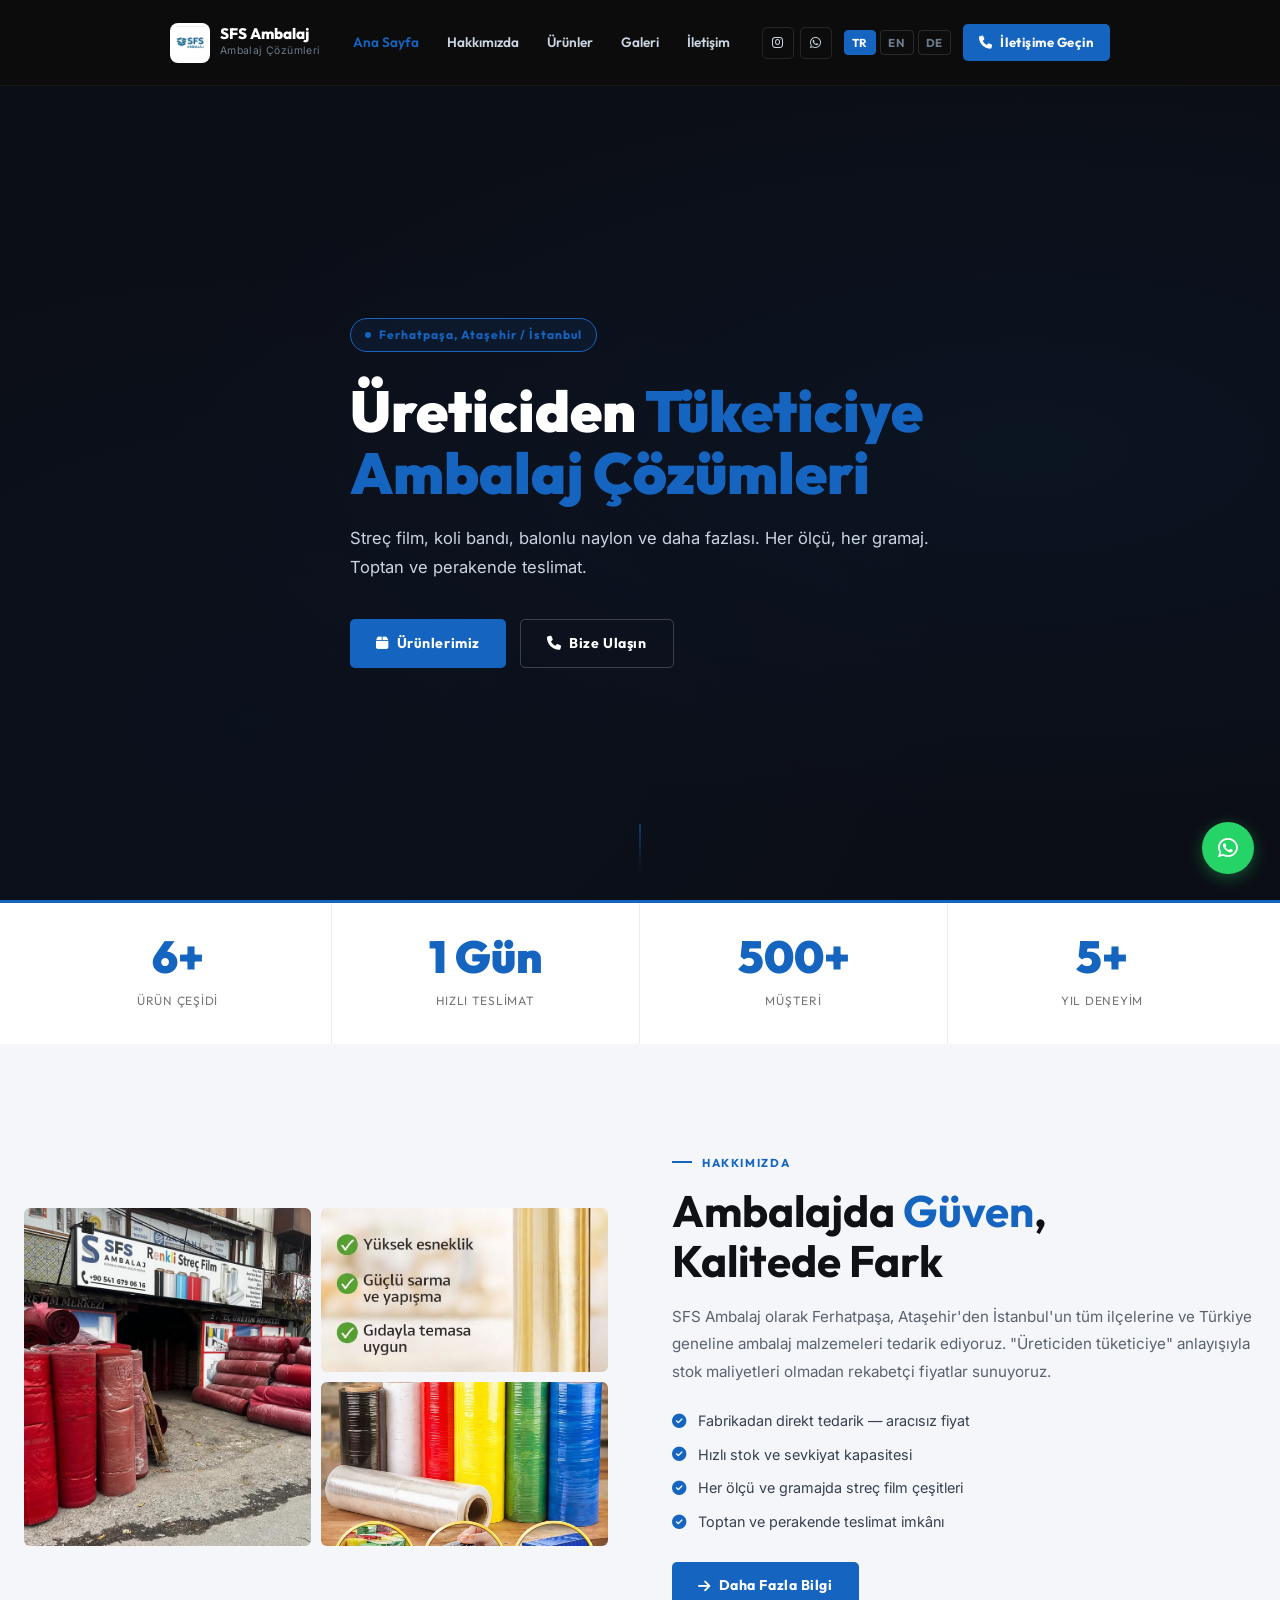
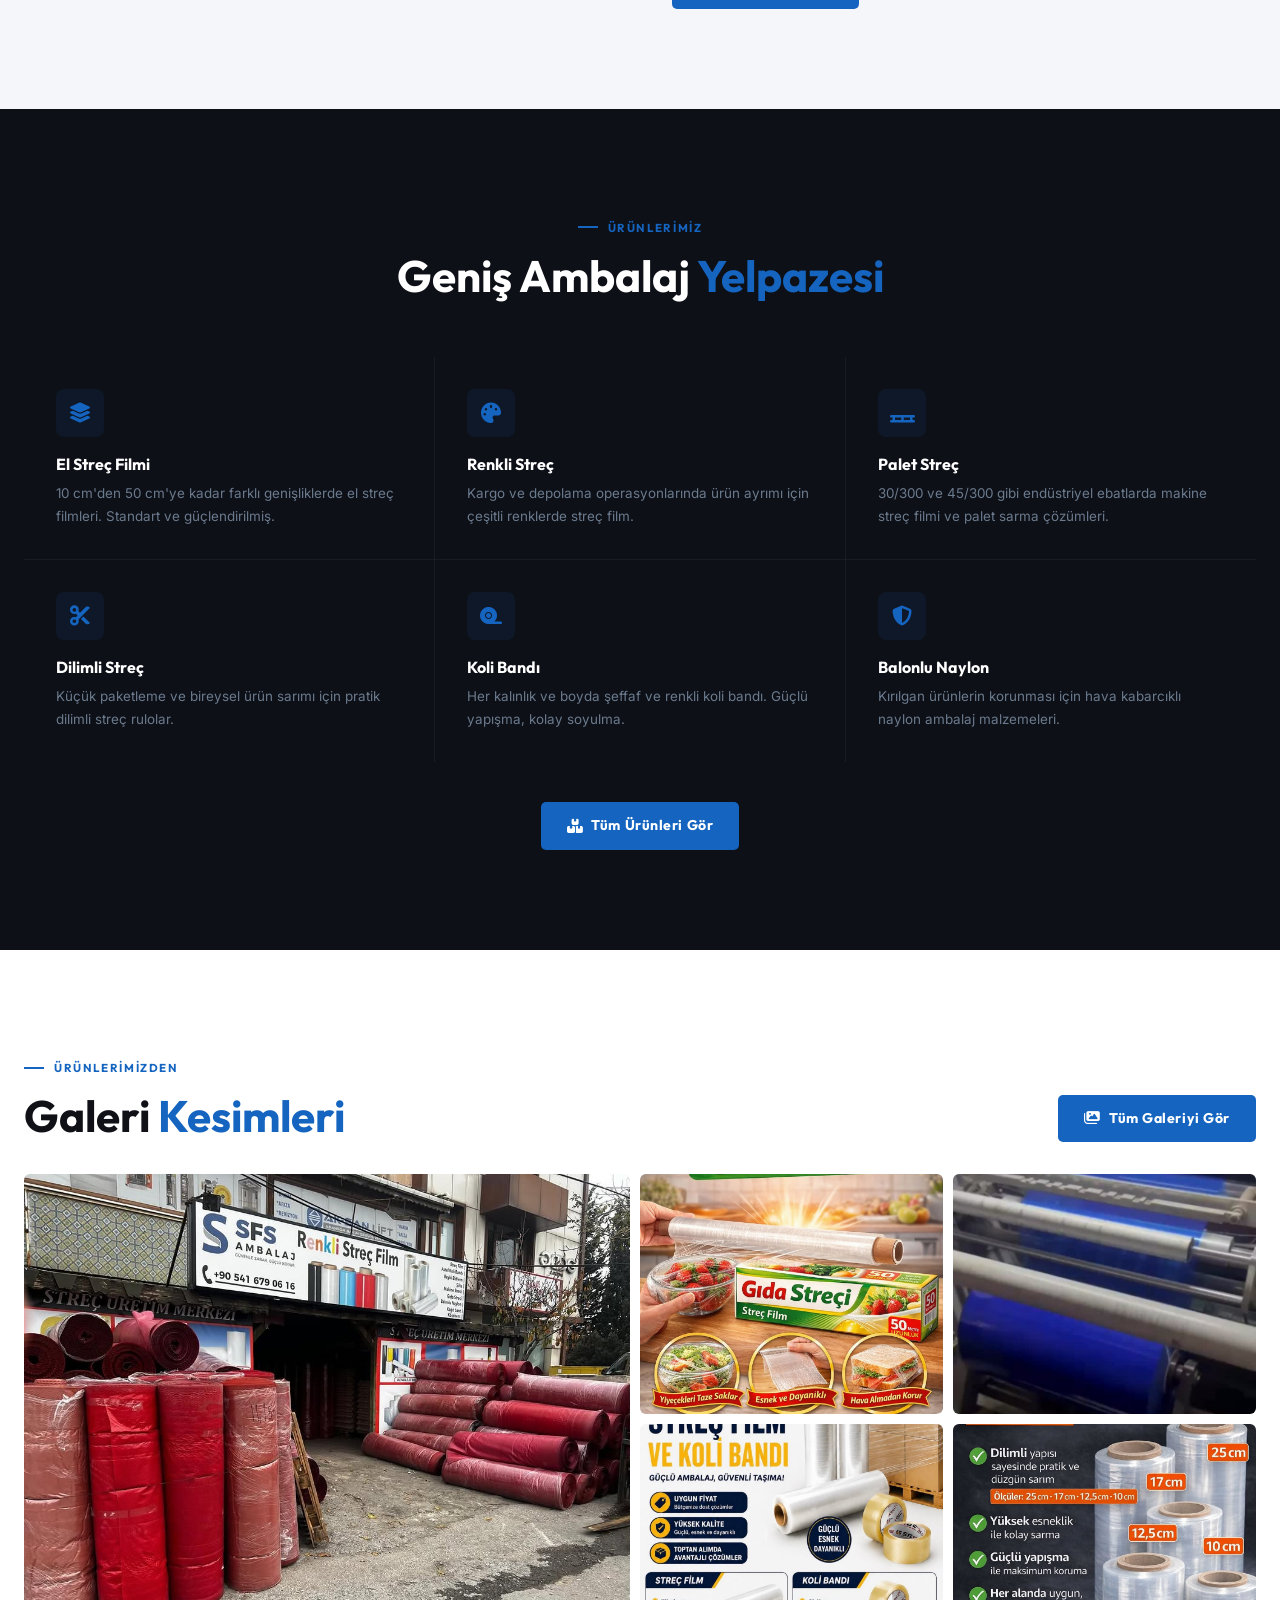
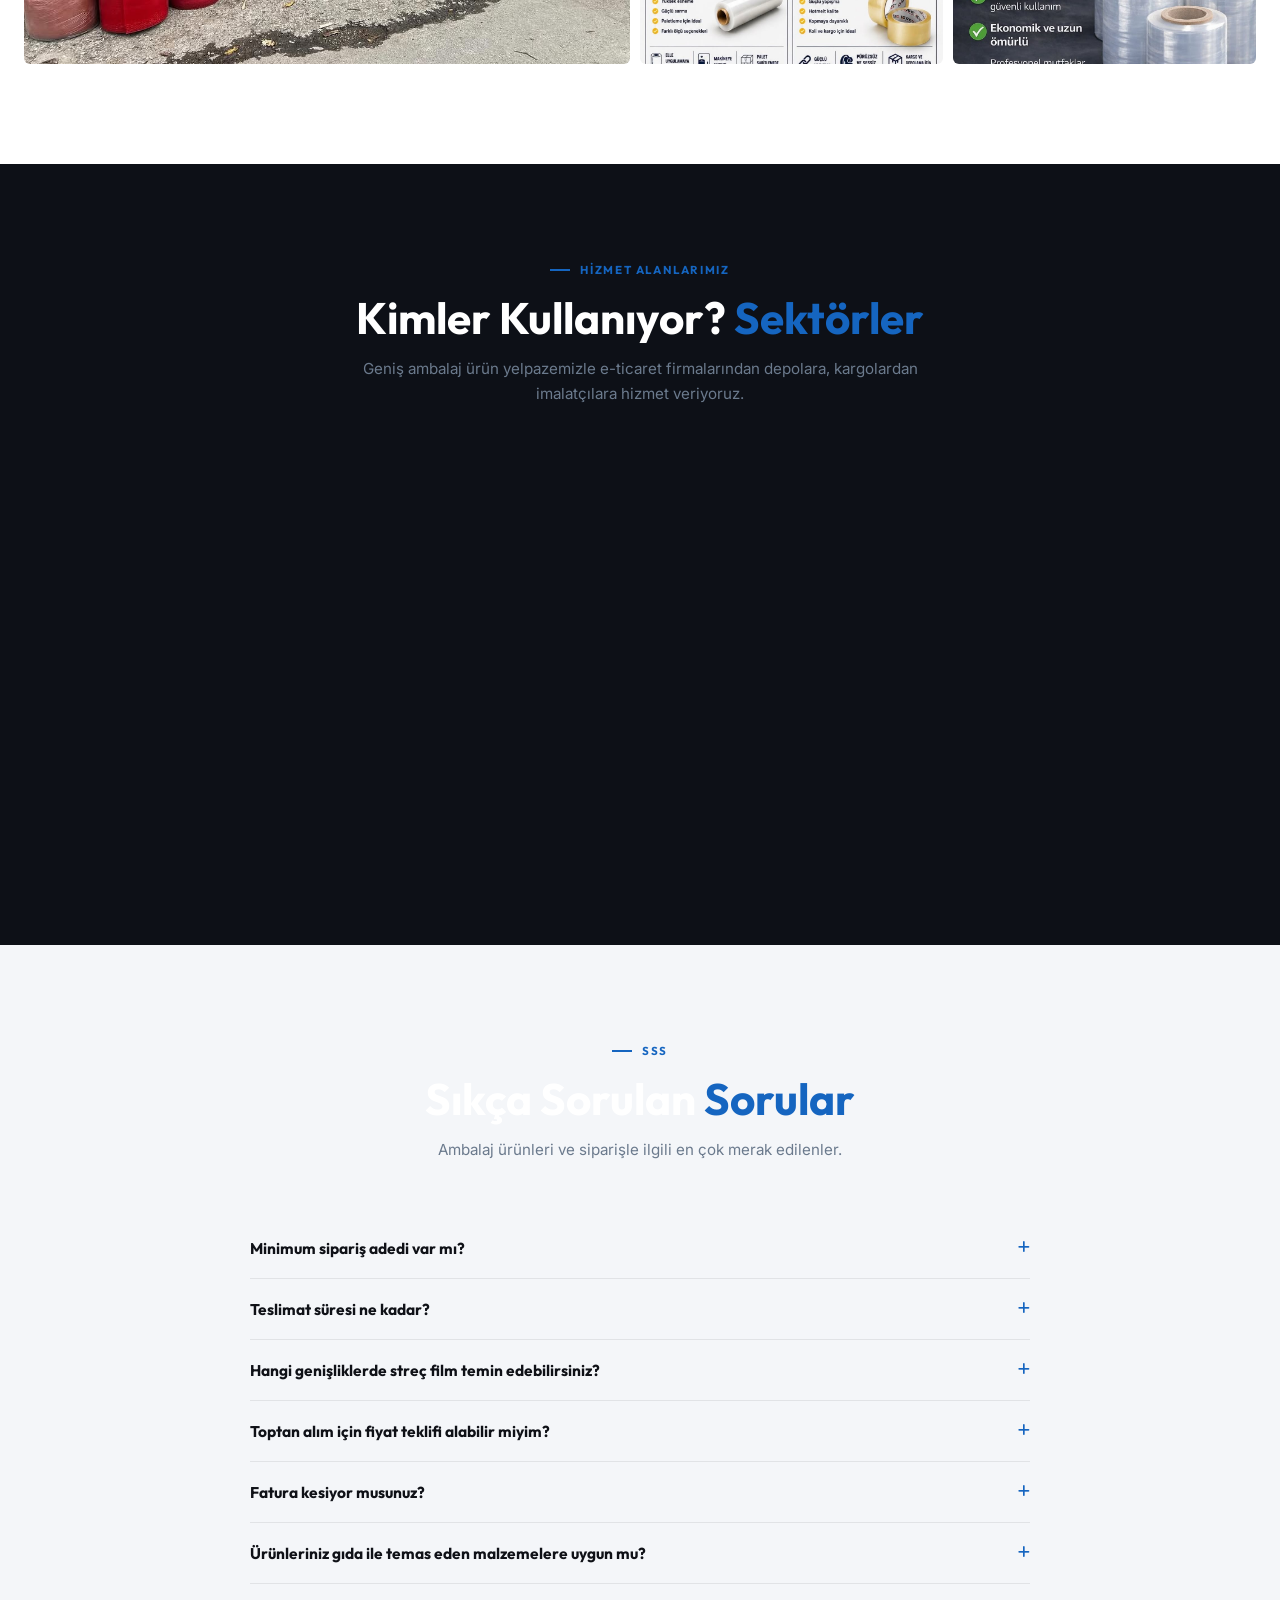
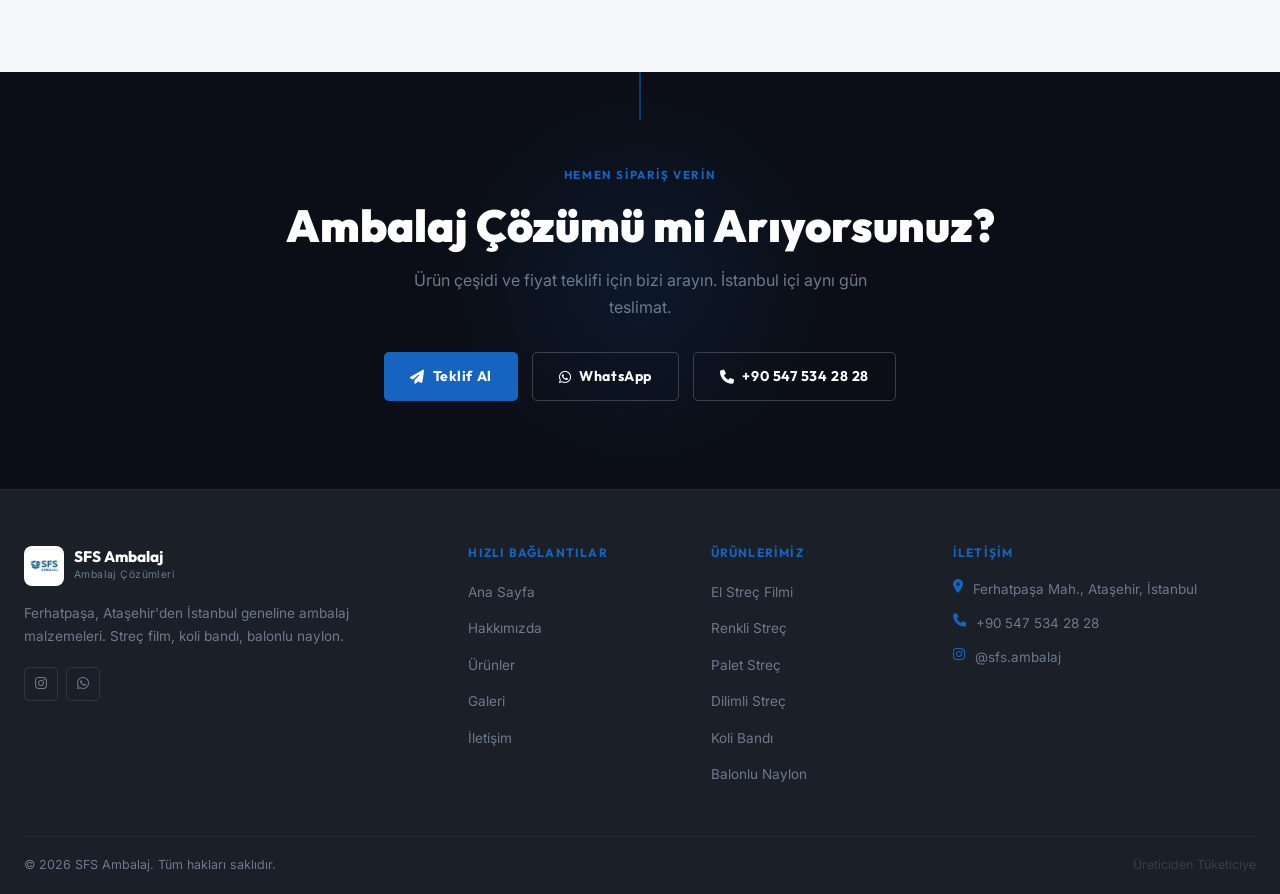
==== index.html @ c30e48ff "feat: full 5-page SFS Ambalaj website — TR/EN/DE i18n, SEO, lightbox, FAQ, contact form" ====
<!DOCTYPE html>
<html lang="tr">
<head>
  <meta charset="UTF-8" />
  <meta name="viewport" content="width=device-width, initial-scale=1.0" />
  <title>SFS Ambalaj – Streç Film ve Ambalaj Ürünleri | Ataşehir İstanbul</title>
  <meta name="description" content="Ataşehir İstanbul'da ambalaj malzemeleri. Streç film, koli bandı, balonlu naylon, palet streç. Üreticiden tüketiciye. Tel: +90 547 534 28 28" />
  <meta name="keywords" content="SFS ambalaj, streç film Ataşehir, koli bandı İstanbul, balonlu naylon, palet streç film, ambalaj malzemeleri İstanbul" />
  <meta name="robots" content="index, follow" />
  <meta name="theme-color" content="#1565C0" />
  <link rel="canonical" href="https://sfs-ambalaj.vercel.app/" />

  <meta property="og:type" content="website" />
  <meta property="og:url" content="https://sfs-ambalaj.vercel.app/" />
  <meta property="og:title" content="SFS Ambalaj – Streç Film ve Ambalaj Ürünleri | Ataşehir" />
  <meta property="og:description" content="Üreticiden tüketiciye ambalaj çözümleri. Streç film, koli bandı, balonlu naylon." />
  <meta property="og:image" content="https://sfs-ambalaj.vercel.app/img/galeri/ig_5.jpg" />
  <meta property="og:site_name" content="SFS Ambalaj" />
  <meta name="twitter:card" content="summary_large_image" />
  <meta name="twitter:title" content="SFS Ambalaj – Streç Film ve Ambalaj Ürünleri | Ataşehir" />
  <meta name="twitter:description" content="Üreticiden tüketiciye ambalaj çözümleri." />
  <meta name="twitter:image" content="https://sfs-ambalaj.vercel.app/img/galeri/ig_5.jpg" />

  <style id="critical">
    *,*::before,*::after{box-sizing:border-box;margin:0;padding:0}
    :root{--blue:#1565C0;--blue-dk:#0D47A1;--black:#0D0D0D;--steel:#1A1F28;--steel2:#222832;--muted:#6B7A8D;--light:#CBD5E1;--white:#fff;--radius:5px;--nav-h:86px;--transition:0.25s ease}
    html{scroll-behavior:smooth}
    body{font-family:'Inter',sans-serif;background:#0D0D0D;color:#CBD5E1;line-height:1.65;-webkit-font-smoothing:antialiased}
    h1,h2,h3,h4,h5{font-family:'Outfit',sans-serif;font-weight:700;line-height:1.15;color:#fff}
    a{color:inherit;text-decoration:none}img{display:block;max-width:100%}ul{list-style:none}
    .container{max-width:1280px;margin:0 auto;padding:0 24px}
    .navbar{position:fixed;top:0;left:0;right:0;z-index:1000;height:86px;display:flex;align-items:center;background:rgba(13,13,13,.9);backdrop-filter:blur(16px);border-bottom:1px solid rgba(255,255,255,.05)}
    .btn{display:inline-flex;align-items:center;gap:8px;padding:12px 26px;border-radius:5px;font-family:'Outfit',sans-serif;font-size:.88rem;font-weight:700;cursor:pointer;transition:all .25s ease;border:none}
    .btn-primary{background:#1565C0;color:#fff}.btn-outline{background:transparent;color:#fff;border:1.5px solid rgba(255,255,255,.2)}
  </style>

  <link rel="preconnect" href="https://fonts.googleapis.com" />
  <link rel="preconnect" href="https://fonts.gstatic.com" crossorigin />
  <link rel="stylesheet" href="https://fonts.googleapis.com/css2?family=Outfit:wght@300;400;500;600;700;800;900&family=Inter:wght@400;500;600&display=swap" />
  <link rel="preload" href="assets/style.css" as="style" onload="this.onload=null;this.rel='stylesheet'" />
  <noscript><link rel="stylesheet" href="assets/style.css" /></noscript>
  <link rel="stylesheet"
    href="https://cdnjs.cloudflare.com/ajax/libs/font-awesome/6.5.0/css/all.min.css"
    integrity="sha512-Avb2QiuDEEvB4bZJYdft2mNjVShBftLdPG8FJ0V7irTLQ8Uo0qcPxh4Plq7G5tGm0rU+1SPhVotteLpBERwTkw=="
    crossorigin="anonymous" referrerpolicy="no-referrer" />

  <script type="application/ld+json">
  {
    "@context": "https://schema.org",
    "@type": "LocalBusiness",
    "name": "SFS Ambalaj",
    "url": "https://sfs-ambalaj.vercel.app",
    "telephone": "+90-547-534-28-28",
    "description": "Ataşehir İstanbul'da streç film, koli bandı, balonlu naylon ve palet streç toptan ve perakende ambalaj malzemeleri.",
    "address": {
      "@type": "PostalAddress",
      "streetAddress": "Ferhatpaşa Mahallesi",
      "addressLocality": "Ataşehir",
      "addressRegion": "İstanbul",
      "addressCountry": "TR"
    },
    "geo": {
      "@type": "GeoCoordinates",
      "latitude": 40.9881,
      "longitude": 29.1214
    },
    "openingHoursSpecification": [
      {
        "@type": "OpeningHoursSpecification",
        "dayOfWeek": ["Monday","Tuesday","Wednesday","Thursday","Friday"],
        "opens": "09:00",
        "closes": "18:00"
      },
      {
        "@type": "OpeningHoursSpecification",
        "dayOfWeek": ["Saturday"],
        "opens": "09:00",
        "closes": "14:00"
      }
    ],
    "sameAs": ["https://www.instagram.com/sfs.ambalaj/"]
  }
  </script>
</head>
<body>

<!-- NAVBAR -->
<nav class="navbar" role="navigation" aria-label="Ana menü">
  <div class="container">
    <div class="nav-inner">
      <a href="index.html" class="nav-logo">
        <img src="assets/logo.jpg" alt="SFS Ambalaj Logo" loading="eager" fetchpriority="high" />
        <div class="nav-logo-text">
          <strong>SFS Ambalaj</strong>
          <span>Ambalaj Çözümleri</span>
        </div>
      </a>
      <nav class="nav-menu" aria-label="Sayfa navigasyonu">
        <a href="index.html" class="active" data-i18n="nav.home">Ana Sayfa</a>
        <a href="hakkimizda.html" data-i18n="nav.about">Hakkımızda</a>
        <a href="hizmetler.html" data-i18n="nav.services">Ürünler</a>
        <a href="galeri.html" data-i18n="nav.gallery">Galeri</a>
        <a href="iletisim.html" data-i18n="nav.contact">İletişim</a>
      </nav>
      <div class="nav-right">
        <div class="nav-socials">
          <a href="https://www.instagram.com/sfs.ambalaj/" target="_blank" rel="noopener" class="nav-social-btn" aria-label="Instagram"><i class="fab fa-instagram"></i></a>
          <a href="https://wa.me/905475342828" target="_blank" rel="noopener" class="nav-social-btn" aria-label="WhatsApp"><i class="fab fa-whatsapp"></i></a>
        </div>
        <div class="lang-toggle" role="group" aria-label="Dil seçimi">
          <button class="lang-btn active" data-lang="tr" onclick="setLang('tr')">TR</button>
          <button class="lang-btn" data-lang="en" onclick="setLang('en')">EN</button>
          <button class="lang-btn" data-lang="de" onclick="setLang('de')">DE</button>
        </div>
        <a href="iletisim.html" class="btn btn-primary btn-sm"><i class="fas fa-phone"></i> <span data-i18n="nav.cta">İletişime Geçin</span></a>
      </div>
      <button class="nav-hamburger" aria-label="Menüyü aç" aria-expanded="false" aria-controls="navMobile">
        <span></span><span></span><span></span>
      </button>
    </div>
  </div>
</nav>

<!-- MOBILE MENU -->
<div class="nav-mobile" id="navMobile" role="menu">
  <a href="index.html" role="menuitem" data-i18n="nav.home">Ana Sayfa</a>
  <a href="hakkimizda.html" role="menuitem" data-i18n="nav.about">Hakkımızda</a>
  <a href="hizmetler.html" role="menuitem" data-i18n="nav.services">Ürünler</a>
  <a href="galeri.html" role="menuitem" data-i18n="nav.gallery">Galeri</a>
  <a href="iletisim.html" role="menuitem" data-i18n="nav.contact">İletişim</a>
  <div class="nav-mobile-footer">
    <div class="nav-mobile-langs">
      <button class="lang-btn active" data-lang="tr" onclick="setLang('tr')">TR</button>
      <button class="lang-btn" data-lang="en" onclick="setLang('en')">EN</button>
      <button class="lang-btn" data-lang="de" onclick="setLang('de')">DE</button>
    </div>
    <div class="nav-mobile-socials">
      <a href="https://www.instagram.com/sfs.ambalaj/" target="_blank" rel="noopener" class="nav-social-btn" aria-label="Instagram"><i class="fab fa-instagram"></i></a>
      <a href="https://wa.me/905475342828" target="_blank" rel="noopener" class="nav-social-btn" aria-label="WhatsApp"><i class="fab fa-whatsapp"></i></a>
    </div>
  </div>
</div>

<!-- HERO -->
<main role="main">
<section class="hero">
  <div class="hero-bg-gradient"></div>
  <div class="container">
    <div class="hero-content">
      <div class="hero-badge">
        <span class="hero-badge-dot"></span>
        <span data-i18n="hero.badge">Ferhatpaşa, Ataşehir / İstanbul</span>
      </div>
      <h1 data-i18n-html="hero.h1">Üreticiden <span class="hl">Tüketiciye</span><br><span class="hl2">Ambalaj Çözümleri</span></h1>
      <p class="hero-sub" data-i18n="hero.sub">Streç film, koli bandı, balonlu naylon ve daha fazlası. Her ölçü, her gramaj. Toptan ve perakende teslimat.</p>
      <div class="hero-btns">
        <a href="hizmetler.html" class="btn btn-primary"><i class="fas fa-box"></i> <span data-i18n="hero.btn1">Ürünlerimiz</span></a>
        <a href="iletisim.html" class="btn btn-outline"><i class="fas fa-phone"></i> <span data-i18n="hero.btn2">Bize Ulaşın</span></a>
      </div>
    </div>
  </div>
  <div class="hero-scroll" aria-hidden="true"></div>
</section>

<!-- STATS -->
<section class="stats-white">
  <div class="container">
    <div class="stats-grid">
      <div class="stat-item fade-in">
        <span class="stat-num" data-target="6" data-suffix="+">6+</span>
        <span class="stat-label" data-i18n="stat.products">Ürün Çeşidi</span>
      </div>
      <div class="stat-item fade-in stagger-1">
        <span class="stat-num" data-target="1" data-suffix=" Gün">1 Gün</span>
        <span class="stat-label" data-i18n="stat.delivery">Hızlı Teslimat</span>
      </div>
      <div class="stat-item fade-in stagger-2">
        <span class="stat-num" data-target="500" data-suffix="+">500+</span>
        <span class="stat-label" data-i18n="stat.clients">Müşteri</span>
      </div>
      <div class="stat-item fade-in stagger-3">
        <span class="stat-num" data-target="5" data-suffix="+">5+</span>
        <span class="stat-label" data-i18n="stat.years">Yıl Deneyim</span>
      </div>
    </div>
  </div>
</section>

<!-- ABOUT -->
<section class="about-home">
  <div class="container">
    <div class="about-grid">
      <div class="about-photos slide-left">
        <div class="about-photo photo-main">
          <img src="img/galeri/ig_1.jpg" alt="SFS Ambalaj ürünleri" loading="lazy" />
        </div>
        <div class="about-photo">
          <img src="img/galeri/ig_2.jpg" alt="Streç film çeşitleri" loading="lazy" />
        </div>
        <div class="about-photo">
          <img src="img/galeri/ig_3.jpg" alt="Ambalaj malzemeleri" loading="lazy" />
        </div>
      </div>
      <div class="about-text slide-right">
        <div class="section-label" data-i18n="about.tag">Hakkımızda</div>
        <h2 data-i18n-html="about.h2">Ambalajda <em>Güven</em>,<br>Kalitede Fark</h2>
        <p data-i18n="about.desc">SFS Ambalaj olarak Ferhatpaşa, Ataşehir'den İstanbul'un tüm ilçelerine ve Türkiye geneline ambalaj malzemeleri tedarik ediyoruz.</p>
        <div class="about-facts">
          <div class="fact-item"><i class="fas fa-check-circle"></i> <span data-i18n="about.fact1">Fabrikadan direkt tedarik — aracısız fiyat</span></div>
          <div class="fact-item"><i class="fas fa-check-circle"></i> <span data-i18n="about.fact2">Hızlı stok ve sevkiyat kapasitesi</span></div>
          <div class="fact-item"><i class="fas fa-check-circle"></i> <span data-i18n="about.fact3">Her ölçü ve gramajda streç film çeşitleri</span></div>
          <div class="fact-item"><i class="fas fa-check-circle"></i> <span data-i18n="about.fact4">Toptan ve perakende teslimat imkânı</span></div>
        </div>
        <a href="hakkimizda.html" class="btn btn-primary"><i class="fas fa-arrow-right"></i> <span data-i18n="about.btn">Daha Fazla Bilgi</span></a>
      </div>
    </div>
  </div>
</section>

<!-- SERVICES -->
<section class="services-home">
  <div class="container">
    <div class="section-header">
      <div class="section-label" data-i18n="svc.label">Ürünlerimiz</div>
      <h2 data-i18n-html="svc.h2">Geniş Ambalaj <span>Yelpazesi</span></h2>
    </div>
    <div class="services-grid">
      <div class="service-card fade-in">
        <div class="svc-icon"><i class="fas fa-layer-group"></i></div>
        <h3 data-i18n="svc1.title">El Streç Filmi</h3>
        <p data-i18n="svc1.desc">10 cm'den 50 cm'ye kadar farklı genişliklerde el streç filmleri.</p>
      </div>
      <div class="service-card fade-in stagger-1">
        <div class="svc-icon"><i class="fas fa-palette"></i></div>
        <h3 data-i18n="svc2.title">Renkli Streç</h3>
        <p data-i18n="svc2.desc">Kargo ve depolama operasyonlarında ürün ayrımı için çeşitli renklerde streç film.</p>
      </div>
      <div class="service-card fade-in stagger-2">
        <div class="svc-icon"><i class="fas fa-pallet"></i></div>
        <h3 data-i18n="svc3.title">Palet Streç</h3>
        <p data-i18n="svc3.desc">30/300 ve 45/300 gibi endüstriyel ebatlarda makine streç filmi.</p>
      </div>
      <div class="service-card fade-in stagger-3">
        <div class="svc-icon"><i class="fas fa-cut"></i></div>
        <h3 data-i18n="svc4.title">Dilimli Streç</h3>
        <p data-i18n="svc4.desc">Küçük paketleme ve bireysel ürün sarımı için pratik dilimli streç rulolar.</p>
      </div>
      <div class="service-card fade-in stagger-4">
        <div class="svc-icon"><i class="fas fa-tape"></i></div>
        <h3 data-i18n="svc5.title">Koli Bandı</h3>
        <p data-i18n="svc5.desc">Her kalınlık ve boyda şeffaf ve renkli koli bandı. Güçlü yapışma, kolay soyulma.</p>
      </div>
      <div class="service-card fade-in stagger-5">
        <div class="svc-icon"><i class="fas fa-shield-alt"></i></div>
        <h3 data-i18n="svc6.title">Balonlu Naylon</h3>
        <p data-i18n="svc6.desc">Kırılgan ürünlerin korunması için hava kabarcıklı naylon ambalaj malzemeleri.</p>
      </div>
    </div>
    <div class="services-btn-wrap">
      <a href="hizmetler.html" class="btn btn-primary"><i class="fas fa-boxes"></i> <span data-i18n="svc.btn">Tüm Ürünleri Gör</span></a>
    </div>
  </div>
</section>

<!-- GALLERY TEASER -->
<section class="gallery-home">
  <div class="container">
    <div class="gallery-header">
      <div>
        <div class="section-label" data-i18n="gal.label">Ürünlerimizden</div>
        <h2 data-i18n-html="gal.h2">Galeri <span>Kesimleri</span></h2>
      </div>
      <a href="galeri.html" class="btn btn-primary"><i class="fas fa-images"></i> <span data-i18n="gal.btn">Tüm Galeriyi Gör</span></a>
    </div>
    <div class="gallery-grid">
      <div class="gallery-item big fade-in" tabindex="0" role="button" aria-label="Galeri görseli büyüt">
        <img src="img/galeri/ig_1.jpg" alt="Streç Film" loading="lazy" />
        <div class="gallery-overlay"><div class="gallery-overlay-text"><span data-i18n="gal.item1">Streç Film</span><i class="fas fa-expand"></i></div></div>
      </div>
      <div class="gallery-item fade-in stagger-1" tabindex="0" role="button" aria-label="Galeri görseli büyüt">
        <img src="img/galeri/ig_4.jpg" alt="Renkli Streç" loading="lazy" />
        <div class="gallery-overlay"><div class="gallery-overlay-text"><span data-i18n="gal.item2">Renkli Streç</span><i class="fas fa-expand"></i></div></div>
      </div>
      <div class="gallery-item fade-in stagger-2" tabindex="0" role="button" aria-label="Galeri görseli büyüt">
        <img src="img/galeri/ig_6.jpg" alt="Koli Bandı" loading="lazy" />
        <div class="gallery-overlay"><div class="gallery-overlay-text"><span data-i18n="gal.item3">Koli Bandı</span><i class="fas fa-expand"></i></div></div>
      </div>
      <div class="gallery-item fade-in stagger-3" tabindex="0" role="button" aria-label="Galeri görseli büyüt">
        <img src="img/galeri/ig_7.jpg" alt="Palet Streç" loading="lazy" />
        <div class="gallery-overlay"><div class="gallery-overlay-text"><span data-i18n="gal.item4">Palet Streç</span><i class="fas fa-expand"></i></div></div>
      </div>
      <div class="gallery-item fade-in stagger-4" tabindex="0" role="button" aria-label="Galeri görseli büyüt">
        <img src="img/galeri/ig_9.jpg" alt="Balonlu Naylon" loading="lazy" />
        <div class="gallery-overlay"><div class="gallery-overlay-text"><span data-i18n="gal.item5">Balonlu Naylon</span><i class="fas fa-expand"></i></div></div>
      </div>
    </div>
  </div>
</section>

<!-- SECTORS -->
<section class="sectors">
  <div class="container">
    <div class="section-header">
      <div class="section-label" data-i18n="sec.label">Hizmet Alanlarımız</div>
      <h2 data-i18n-html="sec.h2">Kimler Kullanıyor? <span>Sektörler</span></h2>
      <p data-i18n="sec.desc">Geniş ambalaj ürün yelpazemizle e-ticaret firmalarından depolara, kargolardan imalatçılara hizmet veriyoruz.</p>
    </div>
    <div class="sectors-grid">
      <div class="sector-card fade-in">
        <div class="sector-icon"><i class="fas fa-shopping-cart"></i></div>
        <h3 data-i18n="sec1.title">E-Ticaret & Kargo</h3>
        <p data-i18n="sec1.desc">Hızlı sevkiyat için güvenilir paketleme çözümleri.</p>
      </div>
      <div class="sector-card fade-in stagger-1">
        <div class="sector-icon"><i class="fas fa-warehouse"></i></div>
        <h3 data-i18n="sec2.title">Depo & Lojistik</h3>
        <p data-i18n="sec2.desc">Palet sarma ve ürün koruma için endüstriyel çözümler.</p>
      </div>
      <div class="sector-card fade-in stagger-2">
        <div class="sector-icon"><i class="fas fa-apple-alt"></i></div>
        <h3 data-i18n="sec3.title">Gıda Sektörü</h3>
        <p data-i18n="sec3.desc">Gıda uyumlu ambalaj malzemeleri ile hijyenik koruma.</p>
      </div>
      <div class="sector-card fade-in stagger-3">
        <div class="sector-icon"><i class="fas fa-industry"></i></div>
        <h3 data-i18n="sec4.title">İmalat & Üretim</h3>
        <p data-i18n="sec4.desc">Seri üretim paketleme hatları için toptan ambalaj tedariki.</p>
      </div>
      <div class="sector-card fade-in stagger-4">
        <div class="sector-icon"><i class="fas fa-store"></i></div>
        <h3 data-i18n="sec5.title">Perakende</h3>
        <p data-i18n="sec5.desc">Mağaza ve müşteri paketlemesi için çeşitli ambalaj çözümleri.</p>
      </div>
      <div class="sector-card fade-in stagger-5">
        <div class="sector-icon"><i class="fas fa-truck"></i></div>
        <h3 data-i18n="sec6.title">Taşımacılık</h3>
        <p data-i18n="sec6.desc">Kırılgan ürünler için balonlu naylon ve koruma ambalajları.</p>
      </div>
    </div>
  </div>
</section>

<!-- FAQ -->
<section class="faq">
  <div class="container">
    <div class="section-header">
      <div class="section-label" data-i18n="faq.label">SSS</div>
      <h2 data-i18n-html="faq.h2">Sıkça Sorulan <span>Sorular</span></h2>
      <p data-i18n="faq.desc">Ambalaj ürünleri ve siparişle ilgili en çok merak edilenler.</p>
    </div>
    <div class="faq-list">
      <div class="faq-item">
        <button class="faq-q"><span data-i18n="faq1.q">Minimum sipariş adedi var mı?</span><i class="fas fa-plus"></i></button>
        <div class="faq-a"><p data-i18n="faq1.a">Hayır, minimum sipariş zorunluluğumuz yoktur.</p></div>
      </div>
      <div class="faq-item">
        <button class="faq-q"><span data-i18n="faq2.q">Teslimat süresi ne kadar?</span><i class="fas fa-plus"></i></button>
        <div class="faq-a"><p data-i18n="faq2.a">İstanbul içi aynı gün veya ertesi iş günü.</p></div>
      </div>
      <div class="faq-item">
        <button class="faq-q"><span data-i18n="faq3.q">Hangi genişliklerde streç film var?</span><i class="fas fa-plus"></i></button>
        <div class="faq-a"><p data-i18n="faq3.a">10 cm'den 50 cm'ye kadar farklı genişlikler.</p></div>
      </div>
      <div class="faq-item">
        <button class="faq-q"><span data-i18n="faq4.q">Toptan fiyat teklifi alabilir miyim?</span><i class="fas fa-plus"></i></button>
        <div class="faq-a"><p data-i18n="faq4.a">Evet, WhatsApp veya telefon ile ürün detaylarını iletebilirsiniz.</p></div>
      </div>
      <div class="faq-item">
        <button class="faq-q"><span data-i18n="faq5.q">Fatura kesiyor musunuz?</span><i class="fas fa-plus"></i></button>
        <div class="faq-a"><p data-i18n="faq5.a">Evet, e-fatura veya kağıt fatura kesilmektedir.</p></div>
      </div>
      <div class="faq-item">
        <button class="faq-q"><span data-i18n="faq6.q">Ürünleriniz gıda ile temas eden malzemelere uygun mu?</span><i class="fas fa-plus"></i></button>
        <div class="faq-a"><p data-i18n="faq6.a">Gıda uyumlu ürünlerimiz mevcuttur; sipariş sırasında belirtiniz.</p></div>
      </div>
    </div>
  </div>
</section>

<!-- CTA -->
<section class="cta-section">
  <div class="cta-glow" aria-hidden="true"></div>
  <div class="container">
    <div class="cta-content">
      <span class="cta-tag" data-i18n="cta.tag">Hemen Sipariş Verin</span>
      <h2 data-i18n="cta.h2">Ambalaj Çözümü mi Arıyorsunuz?</h2>
      <p data-i18n="cta.sub">Ürün çeşidi ve fiyat teklifi için bizi arayın. İstanbul içi aynı gün teslimat.</p>
      <div class="cta-btns">
        <a href="iletisim.html" class="btn btn-primary"><i class="fas fa-paper-plane"></i> <span data-i18n="cta.btn1">Teklif Al</span></a>
        <a href="https://wa.me/905475342828" target="_blank" rel="noopener" class="btn btn-outline"><i class="fab fa-whatsapp"></i> WhatsApp</a>
        <a href="tel:+905475342828" class="btn btn-outline"><i class="fas fa-phone"></i> +90 547 534 28 28</a>
      </div>
    </div>
  </div>
</section>
</main>

<!-- FOOTER -->
<footer class="footer">
  <div class="container">
    <div class="footer-grid">
      <div class="footer-brand">
        <a href="index.html" class="nav-logo">
          <img src="assets/logo.jpg" alt="SFS Ambalaj" loading="lazy" />
          <div class="nav-logo-text">
            <strong>SFS Ambalaj</strong>
            <span>Ambalaj Çözümleri</span>
          </div>
        </a>
        <p data-i18n="footer.desc">Ferhatpaşa, Ataşehir'den İstanbul geneline ambalaj malzemeleri. Streç film, koli bandı, balonlu naylon.</p>
        <div class="footer-socials">
          <a href="https://www.instagram.com/sfs.ambalaj/" target="_blank" rel="noopener" class="footer-social-btn" aria-label="Instagram"><i class="fab fa-instagram"></i></a>
          <a href="https://wa.me/905475342828" target="_blank" rel="noopener" class="footer-social-btn" aria-label="WhatsApp"><i class="fab fa-whatsapp"></i></a>
        </div>
      </div>
      <div class="footer-col">
        <h4 data-i18n="footer.links">Hızlı Bağlantılar</h4>
        <ul>
          <li><a href="index.html" data-i18n="nav.home">Ana Sayfa</a></li>
          <li><a href="hakkimizda.html" data-i18n="nav.about">Hakkımızda</a></li>
          <li><a href="hizmetler.html" data-i18n="nav.services">Ürünler</a></li>
          <li><a href="galeri.html" data-i18n="nav.gallery">Galeri</a></li>
          <li><a href="iletisim.html" data-i18n="nav.contact">İletişim</a></li>
        </ul>
      </div>
      <div class="footer-col">
        <h4 data-i18n="footer.products">Ürünlerimiz</h4>
        <ul>
          <li><a href="hizmetler.html" data-i18n="svc1.title">El Streç Filmi</a></li>
          <li><a href="hizmetler.html" data-i18n="svc2.title">Renkli Streç</a></li>
          <li><a href="hizmetler.html" data-i18n="svc3.title">Palet Streç</a></li>
          <li><a href="hizmetler.html" data-i18n="svc4.title">Dilimli Streç</a></li>
          <li><a href="hizmetler.html" data-i18n="svc5.title">Koli Bandı</a></li>
          <li><a href="hizmetler.html" data-i18n="svc6.title">Balonlu Naylon</a></li>
        </ul>
      </div>
      <div class="footer-col">
        <h4 data-i18n="footer.contact">İletişim</h4>
        <div class="footer-contact-list">
          <div class="footer-contact-item"><i class="fas fa-map-marker-alt"></i><span>Ferhatpaşa Mah., Ataşehir, İstanbul</span></div>
          <div class="footer-contact-item"><i class="fas fa-phone"></i><a href="tel:+905475342828">+90 547 534 28 28</a></div>
          <div class="footer-contact-item"><i class="fab fa-instagram"></i><a href="https://www.instagram.com/sfs.ambalaj/" target="_blank" rel="noopener">@sfs.ambalaj</a></div>
        </div>
      </div>
    </div>
    <div class="footer-bottom">
      <span>© 2026 SFS Ambalaj. Tüm hakları saklıdır.</span>
      <span style="opacity:.35">Üreticiden Tüketiciye</span>
    </div>
  </div>
</footer>

<!-- LIGHTBOX -->
<div id="lb" role="dialog" aria-modal="true" aria-label="Görsel büyütme" aria-hidden="true">
  <button class="lb-x" aria-label="Kapat" role="button" tabindex="0"><i class="fas fa-times"></i></button>
  <div class="lb-nav" aria-hidden="true">
    <button class="lb-prev" aria-label="Önceki"><i class="fas fa-chevron-left"></i></button>
    <button class="lb-next" aria-label="Sonraki"><i class="fas fa-chevron-right"></i></button>
  </div>
  <img src="" alt="" />
  <div class="lb-caption"></div>
  <div class="lb-counter"></div>
</div>

<!-- WHATSAPP FLOAT -->
<a href="https://wa.me/905475342828" target="_blank" rel="noopener" class="wa-float" aria-label="WhatsApp ile iletişim">
  <i class="fab fa-whatsapp"></i>
</a>

<script src="assets/script.js"></script>
</body>
</html>
---- assets/style.css ----
/* Google Fonts — HTML <head>'de preconnect + <link> ile yükleniyor */

/* ── CSS Variables ── */
:root {
  --blue:      #1565C0;
  --blue-dk:   #0D47A1;
  --blue-glow: rgba(21,101,192,0.25);
  --black:     #0D0D0D;
  --steel:     #1A1F28;
  --steel2:    #222832;
  --steel3:    #2A3040;
  --muted:     #6B7A8D;
  --light:     #CBD5E1;
  --white:     #FFFFFF;
  --radius:    5px;
  --nav-h:     86px;
  --transition: 0.25s ease;
}

/* ── Reset ── */
*, *::before, *::after { box-sizing: border-box; margin: 0; padding: 0; }
html { scroll-behavior: smooth; font-size: 16px; }
body { font-family: 'Inter', sans-serif; background: var(--black); color: var(--light); line-height: 1.65; -webkit-font-smoothing: antialiased; }
h1, h2, h3, h4, h5 { font-family: 'Outfit', sans-serif; font-weight: 700; line-height: 1.15; color: var(--white); }
a { color: inherit; text-decoration: none; }
img { display: block; max-width: 100%; }
ul { list-style: none; }
button { cursor: pointer; font-family: inherit; }

/* ── Scrollbar ── */
::-webkit-scrollbar { width: 4px; }
::-webkit-scrollbar-thumb { background: var(--blue); border-radius: 2px; }

/* ── Container ── */
.container { max-width: 1280px; margin: 0 auto; padding: 0 24px; }

/* ── Buttons ── */
.btn { display: inline-flex; align-items: center; gap: 8px; padding: 12px 26px; border-radius: var(--radius); font-family: 'Outfit', sans-serif; font-size: .88rem; font-weight: 700; letter-spacing: .04em; cursor: pointer; transition: all var(--transition); border: none; }
.btn-primary { background: var(--blue); color: #fff; }
.btn-primary:hover { background: var(--blue-dk); transform: translateY(-1px); box-shadow: 0 8px 24px var(--blue-glow); }
.btn-outline { background: transparent; color: #fff; border: 1.5px solid rgba(255,255,255,.2); }
.btn-outline:hover { border-color: var(--blue); color: var(--blue); }
.btn-sm { padding: 8px 16px; font-size: .82rem; }

/* ── Section label ── */
.section-label { display: inline-flex; align-items: center; gap: 10px; font-size: .72rem; text-transform: uppercase; letter-spacing: .14em; color: var(--blue); font-family: 'Outfit', sans-serif; font-weight: 700; margin-bottom: 14px; }
.section-label::before { content: ''; display: block; width: 20px; height: 2px; background: var(--blue); flex-shrink: 0; }

/* ── Scroll animations ── */
.fade-in   { opacity: 0; transform: translateY(24px); transition: opacity .65s ease, transform .65s ease; }
.slide-left  { opacity: 0; transform: translateX(-36px); transition: opacity .65s ease, transform .65s ease; }
.slide-right { opacity: 0; transform: translateX(36px); transition: opacity .65s ease, transform .65s ease; }
.slide-up  { opacity: 0; transform: translateY(36px); transition: opacity .65s ease, transform .65s ease; }
.fade-in.visible, .slide-left.visible, .slide-right.visible, .slide-up.visible { opacity: 1; transform: none; }
.stagger-1 { transition-delay: .1s; }
.stagger-2 { transition-delay: .2s; }
.stagger-3 { transition-delay: .3s; }
.stagger-4 { transition-delay: .4s; }
.stagger-5 { transition-delay: .5s; }
.stagger-6 { transition-delay: .6s; }

/* ══════════════════════════════════════
   NAVBAR
══════════════════════════════════════ */
.navbar {
  position: fixed; top: 0; left: 0; right: 0; z-index: 1000;
  height: var(--nav-h);
  display: flex; align-items: center;
  background: rgba(13,13,13,.9);
  backdrop-filter: blur(16px);
  border-bottom: 1px solid rgba(255,255,255,.05);
  transition: border-color var(--transition);
}
.navbar.scrolled { border-bottom-color: var(--blue); }
.nav-inner { display: flex; align-items: center; gap: 32px; width: 100%; }
.nav-logo { display: flex; align-items: center; gap: 10px; flex-shrink: 0; }
.nav-logo img { width: 40px; height: 40px; border-radius: 8px; padding: 3px; background: #fff; object-fit: contain; }
.nav-logo-text { display: flex; flex-direction: column; }
.nav-logo-text strong { font-family: 'Outfit', sans-serif; font-size: .95rem; font-weight: 800; color: #fff; line-height: 1.1; }
.nav-logo-text span { font-size: .65rem; color: var(--muted); letter-spacing: .04em; }
.nav-menu { display: flex; align-items: center; gap: 28px; margin: 0 auto; }
.nav-menu a { font-family: 'Outfit', sans-serif; font-size: .85rem; font-weight: 600; color: var(--light); transition: color var(--transition); }
.nav-menu a:hover, .nav-menu a.active { color: var(--blue); }
.nav-right { display: flex; align-items: center; gap: 12px; flex-shrink: 0; }
.nav-socials { display: flex; gap: 6px; }
.nav-social-btn { width: 32px; height: 32px; border-radius: var(--radius); border: 1px solid rgba(255,255,255,.1); background: transparent; color: var(--light); display: inline-flex; align-items: center; justify-content: center; font-size: .8rem; transition: all var(--transition); }
.nav-social-btn:hover { background: var(--blue); border-color: var(--blue); color: #fff; }

/* Language toggle */
.lang-toggle { display: flex; gap: 4px; align-items: center; }
.lang-btn { background: transparent; border: 1px solid rgba(255,255,255,.12); border-radius: 4px; color: var(--muted); font-family: 'Outfit', sans-serif; font-size: .72rem; font-weight: 700; letter-spacing: .06em; padding: 4px 7px; transition: all var(--transition); cursor: pointer; }
.lang-btn:hover { border-color: var(--blue); color: var(--blue); }
.lang-btn.active { background: var(--blue); border-color: var(--blue); color: #fff; }

/* Hamburger */
.nav-hamburger { display: none; flex-direction: column; gap: 5px; background: none; border: none; padding: 4px; }
.nav-hamburger span { display: block; width: 22px; height: 2px; background: var(--light); border-radius: 2px; transition: all .3s ease; }

/* Mobile menu */
.nav-mobile { display: none; position: fixed; top: var(--nav-h); left: 0; right: 0; background: var(--steel); border-bottom: 1px solid rgba(255,255,255,.06); z-index: 999; padding: 0; overflow: hidden; max-height: 0; transition: max-height .35s ease; }
.nav-mobile.open { max-height: 500px; }
.nav-mobile a { display: block; padding: 14px 24px; font-family: 'Outfit', sans-serif; font-size: .9rem; font-weight: 600; color: var(--light); border-bottom: 1px solid rgba(255,255,255,.05); transition: color var(--transition); }
.nav-mobile a:hover, .nav-mobile a.active { color: var(--blue); }
.nav-mobile-footer { padding: 16px 24px; display: flex; align-items: center; justify-content: space-between; }
.nav-mobile-langs { display: flex; gap: 6px; }
.nav-mobile-socials { display: flex; gap: 8px; }

/* ══════════════════════════════════════
   HERO
══════════════════════════════════════ */
.hero {
  min-height: 100dvh;
  position: relative;
  display: flex; align-items: center;
  background: #0b0e16;
  overflow: hidden;
}
.hero-bg-gradient {
  position: absolute; inset: 0;
  background:
    radial-gradient(ellipse at 80% 50%, rgba(21,101,192,.07) 0%, transparent 60%),
    radial-gradient(ellipse at 20% 80%, rgba(21,101,192,.04) 0%, transparent 50%);
}
.hero-content { position: relative; z-index: 2; max-width: 680px; padding-top: var(--nav-h); }
.hero-badge {
  display: inline-flex; align-items: center; gap: 8px;
  border: 1px solid var(--blue); border-radius: 40px;
  padding: 6px 14px; margin-bottom: 28px;
  font-size: .75rem; font-family: 'Outfit', sans-serif; font-weight: 700; letter-spacing: .08em; color: var(--blue);
  background: rgba(21,101,192,.1);
}
.hero-badge-dot { width: 6px; height: 6px; border-radius: 50%; background: var(--blue); animation: pulse 1.8s infinite; }
@keyframes pulse { 0%,100%{opacity:1;transform:scale(1)} 50%{opacity:.5;transform:scale(1.3)} }
.hero h1 { font-size: clamp(2.5rem, 4.5vw, 3.8rem); font-weight: 900; line-height: 1.08; margin-bottom: 20px; }
.hero h1 .hl  { color: var(--blue); }
.hero h1 .hl2 { color: var(--blue); display: block; }
.hero-sub { font-size: clamp(.95rem, 1.3vw, 1.05rem); color: var(--light); line-height: 1.75; margin-bottom: 36px; max-width: 580px; }
.hero-btns { display: flex; gap: 14px; flex-wrap: wrap; }
.hero-scroll { position: absolute; bottom: 28px; left: 50%; transform: translateX(-50%); width: 1px; height: 48px; background: linear-gradient(to bottom, var(--blue), transparent); animation: scrollLine 2.5s infinite; }
@keyframes scrollLine { 0%{transform:translateX(-50%) scaleY(0);transform-origin:top} 50%{transform:translateX(-50%) scaleY(1);transform-origin:top} 51%{transform-origin:bottom} 100%{transform:translateX(-50%) scaleY(0);transform-origin:bottom} }

/* ══════════════════════════════════════
   STATS
══════════════════════════════════════ */
.stats-white { background: #fff; border-top: 3px solid var(--blue); padding: 0; }
.stats-grid { display: grid; grid-template-columns: repeat(4, 1fr); }
.stat-item { padding: 32px 24px; text-align: center; border-right: 1px solid rgba(0,0,0,.07); }
.stat-item:last-child { border-right: none; }
.stat-num { display: block; font-family: 'Outfit', sans-serif; font-size: 2.8rem; font-weight: 900; color: var(--blue); line-height: 1; margin-bottom: 6px; }
.stat-label { font-size: .75rem; text-transform: uppercase; letter-spacing: .06em; color: #777; font-family: 'Outfit', sans-serif; }

/* ══════════════════════════════════════
   ABOUT SECTION (homepage)
══════════════════════════════════════ */
.about-home { background: #f4f6f9; padding: 100px 0; }
.about-grid { display: grid; grid-template-columns: 1fr 1fr; gap: 64px; align-items: center; }
.about-photos { display: grid; grid-template-columns: 1fr 1fr; grid-template-rows: 164px 164px; gap: 10px; }
.about-photos .photo-main { grid-row: 1/3; height: 338px; }
.about-photo { border-radius: 6px; overflow: hidden; }
.about-photo img { width: 100%; height: 100%; object-fit: cover; transition: transform .4s ease; }
.about-photo:hover img { transform: scale(1.04); }
.about-text h2 { font-size: clamp(1.75rem, 4vw, 2.75rem); color: #0f1117; margin-bottom: 16px; }
.about-text h2 em { font-style: normal; color: var(--blue); }
.about-text p { color: #5a6270; line-height: 1.8; font-size: .95rem; margin-bottom: 24px; }
.about-facts { display: flex; flex-direction: column; gap: 10px; margin-bottom: 28px; }
.fact-item { display: flex; align-items: center; gap: 10px; font-size: .9rem; color: #374151; }
.fact-item i { color: var(--blue); width: 16px; }

/* ══════════════════════════════════════
   SERVICES SECTION (homepage)
══════════════════════════════════════ */
.services-home { background: #0d1017; padding: 100px 0; }
.section-header { text-align: center; margin-bottom: 56px; }
.section-header .section-label { justify-content: center; }
.section-header h2 { font-size: clamp(1.75rem, 4vw, 2.75rem); }
.section-header h2 span { color: var(--blue); }
.section-header p { color: var(--muted); max-width: 560px; margin: 12px auto 0; font-size: .95rem; }
.services-grid { display: grid; grid-template-columns: repeat(3, 1fr); gap: 1px; background: rgba(255,255,255,.05); }
.service-card { background: #0d1017; padding: 32px; position: relative; overflow: hidden; transition: background var(--transition); }
.service-card::after { content: ''; position: absolute; bottom: 0; left: 0; right: 0; height: 2px; background: var(--blue); transform: scaleX(0); transform-origin: left; transition: transform .35s ease; }
.service-card:hover { background: #111520; }
.service-card:hover::after { transform: scaleX(1); }
.svc-icon { width: 48px; height: 48px; border-radius: 8px; background: rgba(21,101,192,.1); display: flex; align-items: center; justify-content: center; margin-bottom: 18px; }
.svc-icon i { color: var(--blue); font-size: 1.25rem; }
.service-card h3 { font-size: 1rem; font-weight: 700; color: #fff; margin-bottom: 8px; }
.service-card p { font-size: .84rem; color: #6b7a8d; line-height: 1.7; }
.services-btn-wrap { text-align: center; margin-top: 40px; }

/* ══════════════════════════════════════
   GALLERY TEASER (homepage)
══════════════════════════════════════ */
.gallery-home { background: #fff; padding: 100px 0; }
.gallery-header { display: flex; align-items: flex-end; justify-content: space-between; margin-bottom: 32px; }
.gallery-header h2 { font-size: clamp(1.75rem, 4vw, 2.75rem); color: #0f1117; }
.gallery-header h2 span { color: var(--blue); }
.gallery-grid { display: grid; grid-template-columns: 2fr 1fr 1fr; grid-template-rows: 240px 240px; gap: 10px; }
.gallery-item { border-radius: 6px; overflow: hidden; position: relative; cursor: pointer; }
.gallery-item.big { grid-row: 1/3; }
.gallery-item img { width: 100%; height: 100%; object-fit: cover; transition: transform .4s ease; }
.gallery-item:hover img { transform: scale(1.06); }
.gallery-overlay { position: absolute; inset: 0; background: linear-gradient(to top, rgba(7,10,20,.7) 0%, transparent 60%); opacity: 0; transition: opacity .3s ease; display: flex; align-items: flex-end; padding: 16px; }
.gallery-item:hover .gallery-overlay { opacity: 1; }
.gallery-overlay-text { color: #fff; font-size: .8rem; font-family: 'Outfit', sans-serif; font-weight: 700; display: flex; align-items: center; justify-content: space-between; width: 100%; }
.gallery-overlay-text i { font-size: 1rem; }

/* ══════════════════════════════════════
   SECTORS
══════════════════════════════════════ */
.sectors { background: #0d1017; padding: 88px 0; }
.sectors-grid { display: grid; grid-template-columns: repeat(3, 1fr); gap: 16px; }
.sector-card { background: rgba(255,255,255,.04); border: 1px solid rgba(255,255,255,.07); border-radius: 10px; padding: 28px 24px; transition: all .3s ease; }
.sector-card:hover { border-color: var(--blue); background: rgba(21,101,192,.05); transform: translateY(-3px); }
.sector-icon { width: 48px; height: 48px; border-radius: 10px; background: rgba(21,101,192,.12); display: flex; align-items: center; justify-content: center; margin-bottom: 16px; }
.sector-icon i { color: var(--blue); font-size: 1.2rem; }
.sector-card h3 { font-size: .95rem; font-weight: 700; color: #fff; margin-bottom: 6px; }
.sector-card p { font-size: .83rem; color: #6b7a8d; line-height: 1.65; }

/* ══════════════════════════════════════
   FAQ
══════════════════════════════════════ */
.faq { background: #f4f6f9; padding: 88px 0; }
.faq-list { max-width: 780px; margin: 0 auto; }
.faq-item { border-bottom: 1px solid rgba(0,0,0,.08); }
.faq-q { width: 100%; background: none; border: none; display: flex; align-items: center; justify-content: space-between; padding: 20px 0; font-family: 'Outfit', sans-serif; font-size: .97rem; font-weight: 700; color: #0f1117; text-align: left; gap: 16px; }
.faq-q i { color: var(--blue); font-size: .85rem; transition: transform .3s ease; flex-shrink: 0; }
.faq-q.open i { transform: rotate(45deg); }
.faq-a { max-height: 0; overflow: hidden; transition: max-height .35s ease, padding .25s; }
.faq-a.open { max-height: 400px; padding-bottom: 18px; }
.faq-a p { font-size: .9rem; color: #5a6270; line-height: 1.75; }

/* ══════════════════════════════════════
   CTA
══════════════════════════════════════ */
.cta-section { background: #0b0e16; padding: 88px 0; position: relative; overflow: hidden; text-align: center; }
.cta-section::before { content: ''; position: absolute; top: 0; left: 50%; transform: translateX(-50%); width: 1px; height: 48px; background: var(--blue); }
.cta-glow { position: absolute; top: 50%; left: 50%; transform: translate(-50%,-50%); width: 400px; height: 400px; border-radius: 50%; background: radial-gradient(circle, rgba(21,101,192,.12) 0%, transparent 70%); pointer-events: none; }
.cta-content { position: relative; z-index: 1; }
.cta-tag { display: inline-block; font-size: .72rem; font-family: 'Outfit', sans-serif; font-weight: 700; letter-spacing: .14em; text-transform: uppercase; color: var(--blue); margin-bottom: 16px; }
.cta-content h2 { font-size: clamp(1.9rem, 3.5vw, 3rem); font-weight: 900; margin-bottom: 16px; }
.cta-content p { color: var(--muted); margin-bottom: 32px; max-width: 500px; margin-left: auto; margin-right: auto; }
.cta-btns { display: flex; gap: 14px; justify-content: center; flex-wrap: wrap; }

/* ══════════════════════════════════════
   FOOTER
══════════════════════════════════════ */
.footer { background: var(--steel); padding: 56px 0 0; border-top: 1px solid rgba(255,255,255,.06); }
.footer-grid { display: grid; grid-template-columns: 2fr 1fr 1fr 1.5fr; gap: 40px; }
.footer-brand .nav-logo { margin-bottom: 16px; }
.footer-brand p { font-size: .85rem; color: var(--muted); line-height: 1.7; margin-bottom: 18px; }
.footer-socials { display: flex; gap: 8px; }
.footer-social-btn { width: 34px; height: 34px; border-radius: var(--radius); border: 1px solid rgba(255,255,255,.1); background: transparent; color: var(--muted); display: inline-flex; align-items: center; justify-content: center; font-size: .85rem; transition: all var(--transition); }
.footer-social-btn:hover { background: var(--blue); border-color: var(--blue); color: #fff; }
.footer-col h4 { font-size: .75rem; text-transform: uppercase; letter-spacing: .1em; color: var(--blue); margin-bottom: 18px; }
.footer-col ul li { margin-bottom: 10px; }
.footer-col ul li a { font-size: .85rem; color: var(--muted); transition: color var(--transition); }
.footer-col ul li a:hover { color: #fff; }
.footer-contact-list { display: flex; flex-direction: column; gap: 12px; }
.footer-contact-item { display: flex; align-items: flex-start; gap: 10px; font-size: .84rem; color: var(--muted); }
.footer-contact-item i { color: var(--blue); margin-top: 2px; flex-shrink: 0; }
.footer-bottom { border-top: 1px solid rgba(255,255,255,.05); margin-top: 40px; padding: 18px 0; display: flex; justify-content: space-between; align-items: center; font-size: .78rem; color: var(--muted); }

/* ══════════════════════════════════════
   PAGE HEADER (inner pages)
══════════════════════════════════════ */
.page-header {
  background: #fff;
  background-image: radial-gradient(ellipse at 0% 50%, rgba(21,101,192,.06) 0%, transparent 50%);
  padding: calc(var(--nav-h) + 56px) 0 56px;
  border-bottom: 3px solid var(--blue);
}
.page-breadcrumb { display: flex; align-items: center; gap: 8px; font-size: .78rem; color: #9ca3af; margin-bottom: 16px; font-family: 'Outfit', sans-serif; }
.page-breadcrumb a { color: #9ca3af; transition: color var(--transition); }
.page-breadcrumb a:hover { color: var(--blue); }
.page-breadcrumb .bc-sep { color: #d1d5db; }
.page-breadcrumb .bc-cur { color: var(--blue); font-weight: 600; }
.page-header h1 { font-size: clamp(2rem, 5vw, 3.25rem); color: #0d1117; margin-bottom: 12px; }
.page-header p { color: #5a6270; max-width: 640px; line-height: 1.75; }

/* ══════════════════════════════════════
   STATS DARK (inner)
══════════════════════════════════════ */
.stats-dark { background: var(--steel); padding: 0; }
.stats-dark .stats-grid { }
.stats-dark .stat-item { border-right: 1px solid rgba(255,255,255,.08); }
.stats-dark .stat-num { color: var(--blue); }
.stats-dark .stat-label { color: var(--muted); }

/* ══════════════════════════════════════
   ABOUT PAGE
══════════════════════════════════════ */
.about-story { background: var(--steel2); padding: 80px 0; }
.story-grid { display: grid; grid-template-columns: 1fr 1fr; gap: 64px; align-items: center; }
.story-img-wrap { position: relative; }
.story-img-wrap img { border-radius: 10px; width: 100%; height: 400px; object-fit: cover; }
.story-badge { position: absolute; bottom: 20px; left: -20px; background: var(--blue); color: #fff; padding: 14px 20px; border-radius: 8px; font-family: 'Outfit', sans-serif; }
.story-badge strong { display: block; font-size: 1.6rem; font-weight: 900; }
.story-badge span { font-size: .75rem; }
.story-text h2 { font-size: clamp(1.75rem, 3vw, 2.4rem); margin-bottom: 16px; }
.story-text p { color: var(--light); line-height: 1.8; margin-bottom: 14px; font-size: .95rem; }
.cert-badges { display: flex; gap: 10px; flex-wrap: wrap; margin-top: 24px; }
.cert-badge { border: 1px solid rgba(255,255,255,.15); border-radius: 6px; padding: 6px 14px; font-size: .78rem; color: var(--light); font-family: 'Outfit', sans-serif; }

.about-machines { background: #f4f6f9; padding: 80px 0; }
.machines-grid { display: grid; grid-template-columns: repeat(3, 1fr); gap: 20px; }
.machine-card { background: #fff; border: 1px solid rgba(0,0,0,.08); border-radius: 10px; padding: 28px; transition: all .3s ease; }
.machine-card:hover { border-color: var(--blue); box-shadow: 0 8px 24px rgba(0,0,0,.07); transform: translateY(-3px); }
.machine-num { font-size: 2rem; font-weight: 900; color: rgba(21,101,192,.14); font-family: 'Outfit', sans-serif; margin-bottom: 10px; }
.machine-card h3 { font-size: .97rem; color: #0f1117; margin-bottom: 6px; }
.machine-card p { font-size: .83rem; color: #5a6270; line-height: 1.65; margin-bottom: 12px; }
.machine-tag { display: inline-block; border: 1px solid var(--blue); color: var(--blue); border-radius: 4px; padding: 3px 10px; font-size: .72rem; font-family: 'Outfit', sans-serif; font-weight: 700; }

.about-values { background: #fff; padding: 80px 0; }
.values-grid { display: grid; grid-template-columns: repeat(3, 1fr); gap: 20px; }
.value-card { background: #f4f6f9; border-radius: 10px; padding: 28px 24px; border: 1px solid transparent; transition: all .3s ease; }
.value-card:hover { border-color: var(--blue); }
.value-icon { width: 48px; height: 48px; border-radius: 10px; background: rgba(21,101,192,.1); display: flex; align-items: center; justify-content: center; margin-bottom: 16px; }
.value-icon i { color: var(--blue); font-size: 1.2rem; }
.value-card h3 { font-size: .97rem; color: #0f1117; margin-bottom: 6px; }
.value-card p { font-size: .83rem; color: #5a6270; line-height: 1.65; }

/* ══════════════════════════════════════
   SERVICES PAGE
══════════════════════════════════════ */
.service-detail { padding: 72px 0; }
.service-detail:nth-child(even) { background: #f4f6f9; }
.service-detail:nth-child(odd) { background: #fff; }
.svc-detail-grid { display: grid; grid-template-columns: 1fr 1fr; gap: 64px; align-items: center; }
.svc-detail-grid.reverse { direction: rtl; }
.svc-detail-grid.reverse > * { direction: ltr; }
.svc-detail-img img { width: 100%; height: 380px; object-fit: cover; border-radius: 8px; }
.svc-detail-text h2 { font-size: clamp(1.5rem, 2.5vw, 2rem); color: #0f1117; margin-bottom: 14px; }
.svc-detail-text p { color: #5a6270; line-height: 1.8; margin-bottom: 20px; font-size: .93rem; }
.feature-list { display: flex; flex-direction: column; gap: 10px; }
.feature-item { display: flex; align-items: flex-start; gap: 12px; background: rgba(21,101,192,.05); border-radius: 6px; padding: 10px 14px; font-size: .88rem; color: #374151; line-height: 1.5; }
.feature-item i { color: var(--blue); margin-top: 1px; flex-shrink: 0; }

/* ══════════════════════════════════════
   GALLERY PAGE
══════════════════════════════════════ */
.gallery-page { background: #f4f6f9; padding: 72px 0; }
.gallery-filter { display: flex; gap: 8px; flex-wrap: wrap; margin-bottom: 28px; }
.filter-btn { background: transparent; border: 1px solid rgba(0,0,0,.12); border-radius: var(--radius); padding: 7px 18px; font-family: 'Outfit', sans-serif; font-size: .82rem; font-weight: 700; color: #5a6270; cursor: pointer; transition: all var(--transition); }
.filter-btn:hover { border-color: var(--blue); color: var(--blue); }
.filter-btn.active { background: var(--blue); border-color: var(--blue); color: #fff; }
.gallery-main-grid { display: grid; grid-template-columns: repeat(4, 1fr); gap: 12px; }
.gallery-pg-item { height: 220px; border-radius: 6px; overflow: hidden; position: relative; cursor: pointer; }
.gallery-pg-item img { width: 100%; height: 100%; object-fit: cover; transition: transform .4s ease; }
.gallery-pg-item:hover img { transform: scale(1.06); }
.gallery-pg-item .gallery-overlay { position: absolute; inset: 0; background: linear-gradient(to top, rgba(7,10,20,.6) 0%, transparent 60%); opacity: 0; transition: opacity .3s ease; display: flex; align-items: flex-end; padding: 12px; }
.gallery-pg-item:hover .gallery-overlay { opacity: 1; }
.gallery-pg-item .gallery-overlay i { color: #fff; font-size: 1.2rem; }
.gallery-ig-cta { text-align: center; margin-top: 40px; }
.gallery-ig-btn { display: inline-flex; align-items: center; gap: 10px; padding: 14px 28px; border-radius: var(--radius); font-family: 'Outfit', sans-serif; font-weight: 700; font-size: .9rem; color: #fff; background: linear-gradient(45deg, #f09433, #e6683c, #dc2743, #cc2366, #bc1888); transition: opacity var(--transition); }
.gallery-ig-btn:hover { opacity: .88; }

/* ══════════════════════════════════════
   CONTACT PAGE
══════════════════════════════════════ */
.contact-split { display: grid; grid-template-columns: 1fr 1.2fr; }
.contact-info { background: var(--steel2); padding: 64px 40px; }
.contact-info h2 { font-size: 1.6rem; margin-bottom: 8px; }
.contact-info > p { color: var(--muted); margin-bottom: 32px; font-size: .9rem; }
.contact-cards { display: flex; flex-direction: column; gap: 14px; }
.contact-card { background: rgba(255,255,255,.04); border: 1px solid rgba(255,255,255,.08); border-radius: 8px; padding: 18px; display: flex; align-items: flex-start; gap: 14px; transition: border-color var(--transition); }
.contact-card:hover { border-color: rgba(21,101,192,.4); }
.cc-icon { width: 44px; height: 44px; border-radius: 8px; background: rgba(21,101,192,.15); display: flex; align-items: center; justify-content: center; flex-shrink: 0; }
.cc-icon i { color: var(--blue); font-size: 1rem; }
.cc-text small { display: block; font-size: .7rem; text-transform: uppercase; letter-spacing: .08em; color: var(--muted); margin-bottom: 3px; }
.cc-text strong { display: block; font-size: .95rem; color: #fff; }
.hours-box { margin-top: 24px; background: rgba(255,255,255,.04); border-radius: 8px; padding: 18px 20px; }
.hours-box h4 { font-size: .75rem; text-transform: uppercase; letter-spacing: .1em; color: var(--blue); margin-bottom: 14px; }
.hours-row { display: flex; justify-content: space-between; padding: 7px 0; border-bottom: 1px solid rgba(255,255,255,.05); font-size: .85rem; }
.hours-row:last-child { border-bottom: none; }
.hours-row span:first-child { color: var(--muted); }
.hours-row span:last-child { color: #fff; font-weight: 600; }

.contact-form-wrap { background: #fff; padding: 64px 48px; display: flex; flex-direction: column; }
.contact-form-wrap h2 { font-size: 1.6rem; color: #0f1117; margin-bottom: 8px; }
.contact-form-wrap > p { color: #5a6270; margin-bottom: 28px; font-size: .9rem; }
.contact-form { display: flex; flex-direction: column; flex: 1; gap: 16px; }
.form-row { display: grid; grid-template-columns: 1fr 1fr; gap: 16px; }
.form-group { display: flex; flex-direction: column; gap: 6px; }
.form-group label { font-size: .8rem; font-weight: 600; color: #374151; font-family: 'Outfit', sans-serif; }
.form-group input, .form-group select, .form-group textarea { background: #fafafa; border: 1px solid rgba(0,0,0,.12); border-radius: var(--radius); padding: 11px 14px; font-size: .9rem; color: #0f1117; font-family: 'Inter', sans-serif; transition: border-color var(--transition); outline: none; }
.form-group input:focus, .form-group select:focus, .form-group textarea:focus { border-color: var(--blue); }
.form-group textarea { resize: none; flex: 1; min-height: 120px; }
.form-group-full { grid-column: 1/-1; }
.form-success { display: none; background: #f0fdf4; border: 1px solid #86efac; border-radius: 8px; padding: 16px; text-align: center; color: #16a34a; font-weight: 600; font-family: 'Outfit', sans-serif; }
.form-error { display: none; background: #fef2f2; border: 1px solid #fca5a5; border-radius: 8px; padding: 16px; text-align: center; color: #dc2626; font-weight: 600; font-family: 'Outfit', sans-serif; }
.contact-submit { margin-top: auto; }
.contact-submit .btn { width: 100%; justify-content: center; }

.map-section { background: #f4f6f9; padding: 56px 0; }
.map-btns { display: flex; gap: 10px; justify-content: flex-end; margin-bottom: 16px; }
.map-iframe { width: 100%; height: 420px; border-radius: 10px; border: none; }
.map-note { margin-top: 16px; border-left: 3px solid var(--blue); padding: 12px 18px; background: rgba(21,101,192,.05); border-radius: 0 6px 6px 0; font-size: .88rem; color: #374151; }

/* ══════════════════════════════════════
   LIGHTBOX
══════════════════════════════════════ */
#lb { position: fixed; inset: 0; z-index: 9999; background: rgba(0,0,0,.9); display: none; align-items: center; justify-content: center; flex-direction: column; gap: 12px; }
#lb.open { display: flex; }
#lb img { max-width: 90vw; max-height: 80vh; border-radius: 8px; object-fit: contain; }
.lb-x { position: absolute; top: 20px; right: 24px; background: rgba(255,255,255,.1); border: none; color: #fff; width: 38px; height: 38px; border-radius: 50%; font-size: 1rem; cursor: pointer; display: flex; align-items: center; justify-content: center; transition: background var(--transition); }
.lb-x:hover { background: var(--blue); }
.lb-caption { color: rgba(255,255,255,.7); font-size: .85rem; font-family: 'Outfit', sans-serif; }
.lb-nav { position: absolute; top: 50%; transform: translateY(-50%); display: flex; justify-content: space-between; width: 100%; padding: 0 16px; pointer-events: none; }
.lb-prev, .lb-next { background: rgba(255,255,255,.1); border: none; color: #fff; width: 44px; height: 44px; border-radius: 50%; cursor: pointer; font-size: 1rem; display: flex; align-items: center; justify-content: center; pointer-events: all; transition: background var(--transition); }
.lb-prev:hover, .lb-next:hover { background: var(--blue); }
.lb-counter { position: absolute; bottom: 20px; right: 24px; color: rgba(255,255,255,.5); font-size: .8rem; font-family: 'Outfit', sans-serif; }

/* ══════════════════════════════════════
   WHATSAPP FLOAT
══════════════════════════════════════ */
.wa-float { position: fixed; bottom: 26px; right: 26px; z-index: 900; width: 52px; height: 52px; border-radius: 50%; background: #25D366; color: #fff; display: flex; align-items: center; justify-content: center; font-size: 1.4rem; box-shadow: 0 4px 16px rgba(37,211,102,.35); transition: transform var(--transition); }
.wa-float:hover { transform: scale(1.1); }

/* ══════════════════════════════════════
   RESPONSIVE
══════════════════════════════════════ */
@media (max-width: 1024px) {
  .nav-menu, .nav-socials { display: none; }
  .nav-hamburger { display: flex; }
  .nav-mobile { display: block; }
  .about-grid, .story-grid, .svc-detail-grid { grid-template-columns: 1fr; }
  .about-grid .about-photos { order: -1; }
  .svc-detail-grid.reverse { direction: ltr; }
  .footer-grid { grid-template-columns: 1fr 1fr; }
  .services-grid { grid-template-columns: repeat(2, 1fr); }
  .contact-split { grid-template-columns: 1fr; }
  .contact-info { padding: 48px 24px; }
  .contact-form-wrap { padding: 48px 24px; }
}
@media (max-width: 768px) {
  .stats-grid { grid-template-columns: repeat(2, 1fr); }
  .gallery-grid { grid-template-columns: 1fr 1fr; grid-template-rows: auto; }
  .gallery-item.big { grid-row: auto; }
  .gallery-main-grid { grid-template-columns: repeat(2, 1fr); }
  .sectors-grid, .machines-grid, .values-grid { grid-template-columns: repeat(2, 1fr); }
  .footer-grid { grid-template-columns: 1fr; }
  .footer-bottom { flex-direction: column; gap: 8px; text-align: center; }
  .gallery-header { flex-direction: column; align-items: flex-start; gap: 12px; }
  .form-row { grid-template-columns: 1fr; }
  .map-btns { justify-content: flex-start; }
}
@media (max-width: 640px) {
  .services-grid, .sectors-grid, .machines-grid, .values-grid { grid-template-columns: 1fr; }
  .gallery-main-grid { grid-template-columns: 1fr; }
  .hero-btns { flex-direction: column; }
  .cta-btns { flex-direction: column; align-items: center; }
}
---- assets/style.css ----
/* Google Fonts — HTML <head>'de preconnect + <link> ile yükleniyor */

/* ── CSS Variables ── */
:root {
  --blue:      #1565C0;
  --blue-dk:   #0D47A1;
  --blue-glow: rgba(21,101,192,0.25);
  --black:     #0D0D0D;
  --steel:     #1A1F28;
  --steel2:    #222832;
  --steel3:    #2A3040;
  --muted:     #6B7A8D;
  --light:     #CBD5E1;
  --white:     #FFFFFF;
  --radius:    5px;
  --nav-h:     86px;
  --transition: 0.25s ease;
}

/* ── Reset ── */
*, *::before, *::after { box-sizing: border-box; margin: 0; padding: 0; }
html { scroll-behavior: smooth; font-size: 16px; }
body { font-family: 'Inter', sans-serif; background: var(--black); color: var(--light); line-height: 1.65; -webkit-font-smoothing: antialiased; }
h1, h2, h3, h4, h5 { font-family: 'Outfit', sans-serif; font-weight: 700; line-height: 1.15; color: var(--white); }
a { color: inherit; text-decoration: none; }
img { display: block; max-width: 100%; }
ul { list-style: none; }
button { cursor: pointer; font-family: inherit; }

/* ── Scrollbar ── */
::-webkit-scrollbar { width: 4px; }
::-webkit-scrollbar-thumb { background: var(--blue); border-radius: 2px; }

/* ── Container ── */
.container { max-width: 1280px; margin: 0 auto; padding: 0 24px; }

/* ── Buttons ── */
.btn { display: inline-flex; align-items: center; gap: 8px; padding: 12px 26px; border-radius: var(--radius); font-family: 'Outfit', sans-serif; font-size: .88rem; font-weight: 700; letter-spacing: .04em; cursor: pointer; transition: all var(--transition); border: none; }
.btn-primary { background: var(--blue); color: #fff; }
.btn-primary:hover { background: var(--blue-dk); transform: translateY(-1px); box-shadow: 0 8px 24px var(--blue-glow); }
.btn-outline { background: transparent; color: #fff; border: 1.5px solid rgba(255,255,255,.2); }
.btn-outline:hover { border-color: var(--blue); color: var(--blue); }
.btn-sm { padding: 8px 16px; font-size: .82rem; }

/* ── Section label ── */
.section-label { display: inline-flex; align-items: center; gap: 10px; font-size: .72rem; text-transform: uppercase; letter-spacing: .14em; color: var(--blue); font-family: 'Outfit', sans-serif; font-weight: 700; margin-bottom: 14px; }
.section-label::before { content: ''; display: block; width: 20px; height: 2px; background: var(--blue); flex-shrink: 0; }

/* ── Scroll animations ── */
.fade-in   { opacity: 0; transform: translateY(24px); transition: opacity .65s ease, transform .65s ease; }
.slide-left  { opacity: 0; transform: translateX(-36px); transition: opacity .65s ease, transform .65s ease; }
.slide-right { opacity: 0; transform: translateX(36px); transition: opacity .65s ease, transform .65s ease; }
.slide-up  { opacity: 0; transform: translateY(36px); transition: opacity .65s ease, transform .65s ease; }
.fade-in.visible, .slide-left.visible, .slide-right.visible, .slide-up.visible { opacity: 1; transform: none; }
.stagger-1 { transition-delay: .1s; }
.stagger-2 { transition-delay: .2s; }
.stagger-3 { transition-delay: .3s; }
.stagger-4 { transition-delay: .4s; }
.stagger-5 { transition-delay: .5s; }
.stagger-6 { transition-delay: .6s; }

/* ══════════════════════════════════════
   NAVBAR
══════════════════════════════════════ */
.navbar {
  position: fixed; top: 0; left: 0; right: 0; z-index: 1000;
  height: var(--nav-h);
  display: flex; align-items: center;
  background: rgba(13,13,13,.9);
  backdrop-filter: blur(16px);
  border-bottom: 1px solid rgba(255,255,255,.05);
  transition: border-color var(--transition);
}
.navbar.scrolled { border-bottom-color: var(--blue); }
.nav-inner { display: flex; align-items: center; gap: 32px; width: 100%; }
.nav-logo { display: flex; align-items: center; gap: 10px; flex-shrink: 0; }
.nav-logo img { width: 40px; height: 40px; border-radius: 8px; padding: 3px; background: #fff; object-fit: contain; }
.nav-logo-text { display: flex; flex-direction: column; }
.nav-logo-text strong { font-family: 'Outfit', sans-serif; font-size: .95rem; font-weight: 800; color: #fff; line-height: 1.1; }
.nav-logo-text span { font-size: .65rem; color: var(--muted); letter-spacing: .04em; }
.nav-menu { display: flex; align-items: center; gap: 28px; margin: 0 auto; }
.nav-menu a { font-family: 'Outfit', sans-serif; font-size: .85rem; font-weight: 600; color: var(--light); transition: color var(--transition); }
.nav-menu a:hover, .nav-menu a.active { color: var(--blue); }
.nav-right { display: flex; align-items: center; gap: 12px; flex-shrink: 0; }
.nav-socials { display: flex; gap: 6px; }
.nav-social-btn { width: 32px; height: 32px; border-radius: var(--radius); border: 1px solid rgba(255,255,255,.1); background: transparent; color: var(--light); display: inline-flex; align-items: center; justify-content: center; font-size: .8rem; transition: all var(--transition); }
.nav-social-btn:hover { background: var(--blue); border-color: var(--blue); color: #fff; }

/* Language toggle */
.lang-toggle { display: flex; gap: 4px; align-items: center; }
.lang-btn { background: transparent; border: 1px solid rgba(255,255,255,.12); border-radius: 4px; color: var(--muted); font-family: 'Outfit', sans-serif; font-size: .72rem; font-weight: 700; letter-spacing: .06em; padding: 4px 7px; transition: all var(--transition); cursor: pointer; }
.lang-btn:hover { border-color: var(--blue); color: var(--blue); }
.lang-btn.active { background: var(--blue); border-color: var(--blue); color: #fff; }

/* Hamburger */
.nav-hamburger { display: none; flex-direction: column; gap: 5px; background: none; border: none; padding: 4px; }
.nav-hamburger span { display: block; width: 22px; height: 2px; background: var(--light); border-radius: 2px; transition: all .3s ease; }

/* Mobile menu */
.nav-mobile { display: none; position: fixed; top: var(--nav-h); left: 0; right: 0; background: var(--steel); border-bottom: 1px solid rgba(255,255,255,.06); z-index: 999; padding: 0; overflow: hidden; max-height: 0; transition: max-height .35s ease; }
.nav-mobile.open { max-height: 500px; }
.nav-mobile a { display: block; padding: 14px 24px; font-family: 'Outfit', sans-serif; font-size: .9rem; font-weight: 600; color: var(--light); border-bottom: 1px solid rgba(255,255,255,.05); transition: color var(--transition); }
.nav-mobile a:hover, .nav-mobile a.active { color: var(--blue); }
.nav-mobile-footer { padding: 16px 24px; display: flex; align-items: center; justify-content: space-between; }
.nav-mobile-langs { display: flex; gap: 6px; }
.nav-mobile-socials { display: flex; gap: 8px; }

/* ══════════════════════════════════════
   HERO
══════════════════════════════════════ */
.hero {
  min-height: 100dvh;
  position: relative;
  display: flex; align-items: center;
  background: #0b0e16;
  overflow: hidden;
}
.hero-bg-gradient {
  position: absolute; inset: 0;
  background:
    radial-gradient(ellipse at 80% 50%, rgba(21,101,192,.07) 0%, transparent 60%),
    radial-gradient(ellipse at 20% 80%, rgba(21,101,192,.04) 0%, transparent 50%);
}
.hero-content { position: relative; z-index: 2; max-width: 680px; padding-top: var(--nav-h); }
.hero-badge {
  display: inline-flex; align-items: center; gap: 8px;
  border: 1px solid var(--blue); border-radius: 40px;
  padding: 6px 14px; margin-bottom: 28px;
  font-size: .75rem; font-family: 'Outfit', sans-serif; font-weight: 700; letter-spacing: .08em; color: var(--blue);
  background: rgba(21,101,192,.1);
}
.hero-badge-dot { width: 6px; height: 6px; border-radius: 50%; background: var(--blue); animation: pulse 1.8s infinite; }
@keyframes pulse { 0%,100%{opacity:1;transform:scale(1)} 50%{opacity:.5;transform:scale(1.3)} }
.hero h1 { font-size: clamp(2.5rem, 4.5vw, 3.8rem); font-weight: 900; line-height: 1.08; margin-bottom: 20px; }
.hero h1 .hl  { color: var(--blue); }
.hero h1 .hl2 { color: var(--blue); display: block; }
.hero-sub { font-size: clamp(.95rem, 1.3vw, 1.05rem); color: var(--light); line-height: 1.75; margin-bottom: 36px; max-width: 580px; }
.hero-btns { display: flex; gap: 14px; flex-wrap: wrap; }
.hero-scroll { position: absolute; bottom: 28px; left: 50%; transform: translateX(-50%); width: 1px; height: 48px; background: linear-gradient(to bottom, var(--blue), transparent); animation: scrollLine 2.5s infinite; }
@keyframes scrollLine { 0%{transform:translateX(-50%) scaleY(0);transform-origin:top} 50%{transform:translateX(-50%) scaleY(1);transform-origin:top} 51%{transform-origin:bottom} 100%{transform:translateX(-50%) scaleY(0);transform-origin:bottom} }

/* ══════════════════════════════════════
   STATS
══════════════════════════════════════ */
.stats-white { background: #fff; border-top: 3px solid var(--blue); padding: 0; }
.stats-grid { display: grid; grid-template-columns: repeat(4, 1fr); }
.stat-item { padding: 32px 24px; text-align: center; border-right: 1px solid rgba(0,0,0,.07); }
.stat-item:last-child { border-right: none; }
.stat-num { display: block; font-family: 'Outfit', sans-serif; font-size: 2.8rem; font-weight: 900; color: var(--blue); line-height: 1; margin-bottom: 6px; }
.stat-label { font-size: .75rem; text-transform: uppercase; letter-spacing: .06em; color: #777; font-family: 'Outfit', sans-serif; }

/* ══════════════════════════════════════
   ABOUT SECTION (homepage)
══════════════════════════════════════ */
.about-home { background: #f4f6f9; padding: 100px 0; }
.about-grid { display: grid; grid-template-columns: 1fr 1fr; gap: 64px; align-items: center; }
.about-photos { display: grid; grid-template-columns: 1fr 1fr; grid-template-rows: 164px 164px; gap: 10px; }
.about-photos .photo-main { grid-row: 1/3; height: 338px; }
.about-photo { border-radius: 6px; overflow: hidden; }
.about-photo img { width: 100%; height: 100%; object-fit: cover; transition: transform .4s ease; }
.about-photo:hover img { transform: scale(1.04); }
.about-text h2 { font-size: clamp(1.75rem, 4vw, 2.75rem); color: #0f1117; margin-bottom: 16px; }
.about-text h2 em { font-style: normal; color: var(--blue); }
.about-text p { color: #5a6270; line-height: 1.8; font-size: .95rem; margin-bottom: 24px; }
.about-facts { display: flex; flex-direction: column; gap: 10px; margin-bottom: 28px; }
.fact-item { display: flex; align-items: center; gap: 10px; font-size: .9rem; color: #374151; }
.fact-item i { color: var(--blue); width: 16px; }

/* ══════════════════════════════════════
   SERVICES SECTION (homepage)
══════════════════════════════════════ */
.services-home { background: #0d1017; padding: 100px 0; }
.section-header { text-align: center; margin-bottom: 56px; }
.section-header .section-label { justify-content: center; }
.section-header h2 { font-size: clamp(1.75rem, 4vw, 2.75rem); }
.section-header h2 span { color: var(--blue); }
.section-header p { color: var(--muted); max-width: 560px; margin: 12px auto 0; font-size: .95rem; }
.services-grid { display: grid; grid-template-columns: repeat(3, 1fr); gap: 1px; background: rgba(255,255,255,.05); }
.service-card { background: #0d1017; padding: 32px; position: relative; overflow: hidden; transition: background var(--transition); }
.service-card::after { content: ''; position: absolute; bottom: 0; left: 0; right: 0; height: 2px; background: var(--blue); transform: scaleX(0); transform-origin: left; transition: transform .35s ease; }
.service-card:hover { background: #111520; }
.service-card:hover::after { transform: scaleX(1); }
.svc-icon { width: 48px; height: 48px; border-radius: 8px; background: rgba(21,101,192,.1); display: flex; align-items: center; justify-content: center; margin-bottom: 18px; }
.svc-icon i { color: var(--blue); font-size: 1.25rem; }
.service-card h3 { font-size: 1rem; font-weight: 700; color: #fff; margin-bottom: 8px; }
.service-card p { font-size: .84rem; color: #6b7a8d; line-height: 1.7; }
.services-btn-wrap { text-align: center; margin-top: 40px; }

/* ══════════════════════════════════════
   GALLERY TEASER (homepage)
══════════════════════════════════════ */
.gallery-home { background: #fff; padding: 100px 0; }
.gallery-header { display: flex; align-items: flex-end; justify-content: space-between; margin-bottom: 32px; }
.gallery-header h2 { font-size: clamp(1.75rem, 4vw, 2.75rem); color: #0f1117; }
.gallery-header h2 span { color: var(--blue); }
.gallery-grid { display: grid; grid-template-columns: 2fr 1fr 1fr; grid-template-rows: 240px 240px; gap: 10px; }
.gallery-item { border-radius: 6px; overflow: hidden; position: relative; cursor: pointer; }
.gallery-item.big { grid-row: 1/3; }
.gallery-item img { width: 100%; height: 100%; object-fit: cover; transition: transform .4s ease; }
.gallery-item:hover img { transform: scale(1.06); }
.gallery-overlay { position: absolute; inset: 0; background: linear-gradient(to top, rgba(7,10,20,.7) 0%, transparent 60%); opacity: 0; transition: opacity .3s ease; display: flex; align-items: flex-end; padding: 16px; }
.gallery-item:hover .gallery-overlay { opacity: 1; }
.gallery-overlay-text { color: #fff; font-size: .8rem; font-family: 'Outfit', sans-serif; font-weight: 700; display: flex; align-items: center; justify-content: space-between; width: 100%; }
.gallery-overlay-text i { font-size: 1rem; }

/* ══════════════════════════════════════
   SECTORS
══════════════════════════════════════ */
.sectors { background: #0d1017; padding: 88px 0; }
.sectors-grid { display: grid; grid-template-columns: repeat(3, 1fr); gap: 16px; }
.sector-card { background: rgba(255,255,255,.04); border: 1px solid rgba(255,255,255,.07); border-radius: 10px; padding: 28px 24px; transition: all .3s ease; }
.sector-card:hover { border-color: var(--blue); background: rgba(21,101,192,.05); transform: translateY(-3px); }
.sector-icon { width: 48px; height: 48px; border-radius: 10px; background: rgba(21,101,192,.12); display: flex; align-items: center; justify-content: center; margin-bottom: 16px; }
.sector-icon i { color: var(--blue); font-size: 1.2rem; }
.sector-card h3 { font-size: .95rem; font-weight: 700; color: #fff; margin-bottom: 6px; }
.sector-card p { font-size: .83rem; color: #6b7a8d; line-height: 1.65; }

/* ══════════════════════════════════════
   FAQ
══════════════════════════════════════ */
.faq { background: #f4f6f9; padding: 88px 0; }
.faq-list { max-width: 780px; margin: 0 auto; }
.faq-item { border-bottom: 1px solid rgba(0,0,0,.08); }
.faq-q { width: 100%; background: none; border: none; display: flex; align-items: center; justify-content: space-between; padding: 20px 0; font-family: 'Outfit', sans-serif; font-size: .97rem; font-weight: 700; color: #0f1117; text-align: left; gap: 16px; }
.faq-q i { color: var(--blue); font-size: .85rem; transition: transform .3s ease; flex-shrink: 0; }
.faq-q.open i { transform: rotate(45deg); }
.faq-a { max-height: 0; overflow: hidden; transition: max-height .35s ease, padding .25s; }
.faq-a.open { max-height: 400px; padding-bottom: 18px; }
.faq-a p { font-size: .9rem; color: #5a6270; line-height: 1.75; }

/* ══════════════════════════════════════
   CTA
══════════════════════════════════════ */
.cta-section { background: #0b0e16; padding: 88px 0; position: relative; overflow: hidden; text-align: center; }
.cta-section::before { content: ''; position: absolute; top: 0; left: 50%; transform: translateX(-50%); width: 1px; height: 48px; background: var(--blue); }
.cta-glow { position: absolute; top: 50%; left: 50%; transform: translate(-50%,-50%); width: 400px; height: 400px; border-radius: 50%; background: radial-gradient(circle, rgba(21,101,192,.12) 0%, transparent 70%); pointer-events: none; }
.cta-content { position: relative; z-index: 1; }
.cta-tag { display: inline-block; font-size: .72rem; font-family: 'Outfit', sans-serif; font-weight: 700; letter-spacing: .14em; text-transform: uppercase; color: var(--blue); margin-bottom: 16px; }
.cta-content h2 { font-size: clamp(1.9rem, 3.5vw, 3rem); font-weight: 900; margin-bottom: 16px; }
.cta-content p { color: var(--muted); margin-bottom: 32px; max-width: 500px; margin-left: auto; margin-right: auto; }
.cta-btns { display: flex; gap: 14px; justify-content: center; flex-wrap: wrap; }

/* ══════════════════════════════════════
   FOOTER
══════════════════════════════════════ */
.footer { background: var(--steel); padding: 56px 0 0; border-top: 1px solid rgba(255,255,255,.06); }
.footer-grid { display: grid; grid-template-columns: 2fr 1fr 1fr 1.5fr; gap: 40px; }
.footer-brand .nav-logo { margin-bottom: 16px; }
.footer-brand p { font-size: .85rem; color: var(--muted); line-height: 1.7; margin-bottom: 18px; }
.footer-socials { display: flex; gap: 8px; }
.footer-social-btn { width: 34px; height: 34px; border-radius: var(--radius); border: 1px solid rgba(255,255,255,.1); background: transparent; color: var(--muted); display: inline-flex; align-items: center; justify-content: center; font-size: .85rem; transition: all var(--transition); }
.footer-social-btn:hover { background: var(--blue); border-color: var(--blue); color: #fff; }
.footer-col h4 { font-size: .75rem; text-transform: uppercase; letter-spacing: .1em; color: var(--blue); margin-bottom: 18px; }
.footer-col ul li { margin-bottom: 10px; }
.footer-col ul li a { font-size: .85rem; color: var(--muted); transition: color var(--transition); }
.footer-col ul li a:hover { color: #fff; }
.footer-contact-list { display: flex; flex-direction: column; gap: 12px; }
.footer-contact-item { display: flex; align-items: flex-start; gap: 10px; font-size: .84rem; color: var(--muted); }
.footer-contact-item i { color: var(--blue); margin-top: 2px; flex-shrink: 0; }
.footer-bottom { border-top: 1px solid rgba(255,255,255,.05); margin-top: 40px; padding: 18px 0; display: flex; justify-content: space-between; align-items: center; font-size: .78rem; color: var(--muted); }

/* ══════════════════════════════════════
   PAGE HEADER (inner pages)
══════════════════════════════════════ */
.page-header {
  background: #fff;
  background-image: radial-gradient(ellipse at 0% 50%, rgba(21,101,192,.06) 0%, transparent 50%);
  padding: calc(var(--nav-h) + 56px) 0 56px;
  border-bottom: 3px solid var(--blue);
}
.page-breadcrumb { display: flex; align-items: center; gap: 8px; font-size: .78rem; color: #9ca3af; margin-bottom: 16px; font-family: 'Outfit', sans-serif; }
.page-breadcrumb a { color: #9ca3af; transition: color var(--transition); }
.page-breadcrumb a:hover { color: var(--blue); }
.page-breadcrumb .bc-sep { color: #d1d5db; }
.page-breadcrumb .bc-cur { color: var(--blue); font-weight: 600; }
.page-header h1 { font-size: clamp(2rem, 5vw, 3.25rem); color: #0d1117; margin-bottom: 12px; }
.page-header p { color: #5a6270; max-width: 640px; line-height: 1.75; }

/* ══════════════════════════════════════
   STATS DARK (inner)
══════════════════════════════════════ */
.stats-dark { background: var(--steel); padding: 0; }
.stats-dark .stats-grid { }
.stats-dark .stat-item { border-right: 1px solid rgba(255,255,255,.08); }
.stats-dark .stat-num { color: var(--blue); }
.stats-dark .stat-label { color: var(--muted); }

/* ══════════════════════════════════════
   ABOUT PAGE
══════════════════════════════════════ */
.about-story { background: var(--steel2); padding: 80px 0; }
.story-grid { display: grid; grid-template-columns: 1fr 1fr; gap: 64px; align-items: center; }
.story-img-wrap { position: relative; }
.story-img-wrap img { border-radius: 10px; width: 100%; height: 400px; object-fit: cover; }
.story-badge { position: absolute; bottom: 20px; left: -20px; background: var(--blue); color: #fff; padding: 14px 20px; border-radius: 8px; font-family: 'Outfit', sans-serif; }
.story-badge strong { display: block; font-size: 1.6rem; font-weight: 900; }
.story-badge span { font-size: .75rem; }
.story-text h2 { font-size: clamp(1.75rem, 3vw, 2.4rem); margin-bottom: 16px; }
.story-text p { color: var(--light); line-height: 1.8; margin-bottom: 14px; font-size: .95rem; }
.cert-badges { display: flex; gap: 10px; flex-wrap: wrap; margin-top: 24px; }
.cert-badge { border: 1px solid rgba(255,255,255,.15); border-radius: 6px; padding: 6px 14px; font-size: .78rem; color: var(--light); font-family: 'Outfit', sans-serif; }

.about-machines { background: #f4f6f9; padding: 80px 0; }
.machines-grid { display: grid; grid-template-columns: repeat(3, 1fr); gap: 20px; }
.machine-card { background: #fff; border: 1px solid rgba(0,0,0,.08); border-radius: 10px; padding: 28px; transition: all .3s ease; }
.machine-card:hover { border-color: var(--blue); box-shadow: 0 8px 24px rgba(0,0,0,.07); transform: translateY(-3px); }
.machine-num { font-size: 2rem; font-weight: 900; color: rgba(21,101,192,.14); font-family: 'Outfit', sans-serif; margin-bottom: 10px; }
.machine-card h3 { font-size: .97rem; color: #0f1117; margin-bottom: 6px; }
.machine-card p { font-size: .83rem; color: #5a6270; line-height: 1.65; margin-bottom: 12px; }
.machine-tag { display: inline-block; border: 1px solid var(--blue); color: var(--blue); border-radius: 4px; padding: 3px 10px; font-size: .72rem; font-family: 'Outfit', sans-serif; font-weight: 700; }

.about-values { background: #fff; padding: 80px 0; }
.values-grid { display: grid; grid-template-columns: repeat(3, 1fr); gap: 20px; }
.value-card { background: #f4f6f9; border-radius: 10px; padding: 28px 24px; border: 1px solid transparent; transition: all .3s ease; }
.value-card:hover { border-color: var(--blue); }
.value-icon { width: 48px; height: 48px; border-radius: 10px; background: rgba(21,101,192,.1); display: flex; align-items: center; justify-content: center; margin-bottom: 16px; }
.value-icon i { color: var(--blue); font-size: 1.2rem; }
.value-card h3 { font-size: .97rem; color: #0f1117; margin-bottom: 6px; }
.value-card p { font-size: .83rem; color: #5a6270; line-height: 1.65; }

/* ══════════════════════════════════════
   SERVICES PAGE
══════════════════════════════════════ */
.service-detail { padding: 72px 0; }
.service-detail:nth-child(even) { background: #f4f6f9; }
.service-detail:nth-child(odd) { background: #fff; }
.svc-detail-grid { display: grid; grid-template-columns: 1fr 1fr; gap: 64px; align-items: center; }
.svc-detail-grid.reverse { direction: rtl; }
.svc-detail-grid.reverse > * { direction: ltr; }
.svc-detail-img img { width: 100%; height: 380px; object-fit: cover; border-radius: 8px; }
.svc-detail-text h2 { font-size: clamp(1.5rem, 2.5vw, 2rem); color: #0f1117; margin-bottom: 14px; }
.svc-detail-text p { color: #5a6270; line-height: 1.8; margin-bottom: 20px; font-size: .93rem; }
.feature-list { display: flex; flex-direction: column; gap: 10px; }
.feature-item { display: flex; align-items: flex-start; gap: 12px; background: rgba(21,101,192,.05); border-radius: 6px; padding: 10px 14px; font-size: .88rem; color: #374151; line-height: 1.5; }
.feature-item i { color: var(--blue); margin-top: 1px; flex-shrink: 0; }

/* ══════════════════════════════════════
   GALLERY PAGE
══════════════════════════════════════ */
.gallery-page { background: #f4f6f9; padding: 72px 0; }
.gallery-filter { display: flex; gap: 8px; flex-wrap: wrap; margin-bottom: 28px; }
.filter-btn { background: transparent; border: 1px solid rgba(0,0,0,.12); border-radius: var(--radius); padding: 7px 18px; font-family: 'Outfit', sans-serif; font-size: .82rem; font-weight: 700; color: #5a6270; cursor: pointer; transition: all var(--transition); }
.filter-btn:hover { border-color: var(--blue); color: var(--blue); }
.filter-btn.active { background: var(--blue); border-color: var(--blue); color: #fff; }
.gallery-main-grid { display: grid; grid-template-columns: repeat(4, 1fr); gap: 12px; }
.gallery-pg-item { height: 220px; border-radius: 6px; overflow: hidden; position: relative; cursor: pointer; }
.gallery-pg-item img { width: 100%; height: 100%; object-fit: cover; transition: transform .4s ease; }
.gallery-pg-item:hover img { transform: scale(1.06); }
.gallery-pg-item .gallery-overlay { position: absolute; inset: 0; background: linear-gradient(to top, rgba(7,10,20,.6) 0%, transparent 60%); opacity: 0; transition: opacity .3s ease; display: flex; align-items: flex-end; padding: 12px; }
.gallery-pg-item:hover .gallery-overlay { opacity: 1; }
.gallery-pg-item .gallery-overlay i { color: #fff; font-size: 1.2rem; }
.gallery-ig-cta { text-align: center; margin-top: 40px; }
.gallery-ig-btn { display: inline-flex; align-items: center; gap: 10px; padding: 14px 28px; border-radius: var(--radius); font-family: 'Outfit', sans-serif; font-weight: 700; font-size: .9rem; color: #fff; background: linear-gradient(45deg, #f09433, #e6683c, #dc2743, #cc2366, #bc1888); transition: opacity var(--transition); }
.gallery-ig-btn:hover { opacity: .88; }

/* ══════════════════════════════════════
   CONTACT PAGE
══════════════════════════════════════ */
.contact-split { display: grid; grid-template-columns: 1fr 1.2fr; }
.contact-info { background: var(--steel2); padding: 64px 40px; }
.contact-info h2 { font-size: 1.6rem; margin-bottom: 8px; }
.contact-info > p { color: var(--muted); margin-bottom: 32px; font-size: .9rem; }
.contact-cards { display: flex; flex-direction: column; gap: 14px; }
.contact-card { background: rgba(255,255,255,.04); border: 1px solid rgba(255,255,255,.08); border-radius: 8px; padding: 18px; display: flex; align-items: flex-start; gap: 14px; transition: border-color var(--transition); }
.contact-card:hover { border-color: rgba(21,101,192,.4); }
.cc-icon { width: 44px; height: 44px; border-radius: 8px; background: rgba(21,101,192,.15); display: flex; align-items: center; justify-content: center; flex-shrink: 0; }
.cc-icon i { color: var(--blue); font-size: 1rem; }
.cc-text small { display: block; font-size: .7rem; text-transform: uppercase; letter-spacing: .08em; color: var(--muted); margin-bottom: 3px; }
.cc-text strong { display: block; font-size: .95rem; color: #fff; }
.hours-box { margin-top: 24px; background: rgba(255,255,255,.04); border-radius: 8px; padding: 18px 20px; }
.hours-box h4 { font-size: .75rem; text-transform: uppercase; letter-spacing: .1em; color: var(--blue); margin-bottom: 14px; }
.hours-row { display: flex; justify-content: space-between; padding: 7px 0; border-bottom: 1px solid rgba(255,255,255,.05); font-size: .85rem; }
.hours-row:last-child { border-bottom: none; }
.hours-row span:first-child { color: var(--muted); }
.hours-row span:last-child { color: #fff; font-weight: 600; }

.contact-form-wrap { background: #fff; padding: 64px 48px; display: flex; flex-direction: column; }
.contact-form-wrap h2 { font-size: 1.6rem; color: #0f1117; margin-bottom: 8px; }
.contact-form-wrap > p { color: #5a6270; margin-bottom: 28px; font-size: .9rem; }
.contact-form { display: flex; flex-direction: column; flex: 1; gap: 16px; }
.form-row { display: grid; grid-template-columns: 1fr 1fr; gap: 16px; }
.form-group { display: flex; flex-direction: column; gap: 6px; }
.form-group label { font-size: .8rem; font-weight: 600; color: #374151; font-family: 'Outfit', sans-serif; }
.form-group input, .form-group select, .form-group textarea { background: #fafafa; border: 1px solid rgba(0,0,0,.12); border-radius: var(--radius); padding: 11px 14px; font-size: .9rem; color: #0f1117; font-family: 'Inter', sans-serif; transition: border-color var(--transition); outline: none; }
.form-group input:focus, .form-group select:focus, .form-group textarea:focus { border-color: var(--blue); }
.form-group textarea { resize: none; flex: 1; min-height: 120px; }
.form-group-full { grid-column: 1/-1; }
.form-success { display: none; background: #f0fdf4; border: 1px solid #86efac; border-radius: 8px; padding: 16px; text-align: center; color: #16a34a; font-weight: 600; font-family: 'Outfit', sans-serif; }
.form-error { display: none; background: #fef2f2; border: 1px solid #fca5a5; border-radius: 8px; padding: 16px; text-align: center; color: #dc2626; font-weight: 600; font-family: 'Outfit', sans-serif; }
.contact-submit { margin-top: auto; }
.contact-submit .btn { width: 100%; justify-content: center; }

.map-section { background: #f4f6f9; padding: 56px 0; }
.map-btns { display: flex; gap: 10px; justify-content: flex-end; margin-bottom: 16px; }
.map-iframe { width: 100%; height: 420px; border-radius: 10px; border: none; }
.map-note { margin-top: 16px; border-left: 3px solid var(--blue); padding: 12px 18px; background: rgba(21,101,192,.05); border-radius: 0 6px 6px 0; font-size: .88rem; color: #374151; }

/* ══════════════════════════════════════
   LIGHTBOX
══════════════════════════════════════ */
#lb { position: fixed; inset: 0; z-index: 9999; background: rgba(0,0,0,.9); display: none; align-items: center; justify-content: center; flex-direction: column; gap: 12px; }
#lb.open { display: flex; }
#lb img { max-width: 90vw; max-height: 80vh; border-radius: 8px; object-fit: contain; }
.lb-x { position: absolute; top: 20px; right: 24px; background: rgba(255,255,255,.1); border: none; color: #fff; width: 38px; height: 38px; border-radius: 50%; font-size: 1rem; cursor: pointer; display: flex; align-items: center; justify-content: center; transition: background var(--transition); }
.lb-x:hover { background: var(--blue); }
.lb-caption { color: rgba(255,255,255,.7); font-size: .85rem; font-family: 'Outfit', sans-serif; }
.lb-nav { position: absolute; top: 50%; transform: translateY(-50%); display: flex; justify-content: space-between; width: 100%; padding: 0 16px; pointer-events: none; }
.lb-prev, .lb-next { background: rgba(255,255,255,.1); border: none; color: #fff; width: 44px; height: 44px; border-radius: 50%; cursor: pointer; font-size: 1rem; display: flex; align-items: center; justify-content: center; pointer-events: all; transition: background var(--transition); }
.lb-prev:hover, .lb-next:hover { background: var(--blue); }
.lb-counter { position: absolute; bottom: 20px; right: 24px; color: rgba(255,255,255,.5); font-size: .8rem; font-family: 'Outfit', sans-serif; }

/* ══════════════════════════════════════
   WHATSAPP FLOAT
══════════════════════════════════════ */
.wa-float { position: fixed; bottom: 26px; right: 26px; z-index: 900; width: 52px; height: 52px; border-radius: 50%; background: #25D366; color: #fff; display: flex; align-items: center; justify-content: center; font-size: 1.4rem; box-shadow: 0 4px 16px rgba(37,211,102,.35); transition: transform var(--transition); }
.wa-float:hover { transform: scale(1.1); }

/* ══════════════════════════════════════
   RESPONSIVE
══════════════════════════════════════ */
@media (max-width: 1024px) {
  .nav-menu, .nav-socials { display: none; }
  .nav-hamburger { display: flex; }
  .nav-mobile { display: block; }
  .about-grid, .story-grid, .svc-detail-grid { grid-template-columns: 1fr; }
  .about-grid .about-photos { order: -1; }
  .svc-detail-grid.reverse { direction: ltr; }
  .footer-grid { grid-template-columns: 1fr 1fr; }
  .services-grid { grid-template-columns: repeat(2, 1fr); }
  .contact-split { grid-template-columns: 1fr; }
  .contact-info { padding: 48px 24px; }
  .contact-form-wrap { padding: 48px 24px; }
}
@media (max-width: 768px) {
  .stats-grid { grid-template-columns: repeat(2, 1fr); }
  .gallery-grid { grid-template-columns: 1fr 1fr; grid-template-rows: auto; }
  .gallery-item.big { grid-row: auto; }
  .gallery-main-grid { grid-template-columns: repeat(2, 1fr); }
  .sectors-grid, .machines-grid, .values-grid { grid-template-columns: repeat(2, 1fr); }
  .footer-grid { grid-template-columns: 1fr; }
  .footer-bottom { flex-direction: column; gap: 8px; text-align: center; }
  .gallery-header { flex-direction: column; align-items: flex-start; gap: 12px; }
  .form-row { grid-template-columns: 1fr; }
  .map-btns { justify-content: flex-start; }
}
@media (max-width: 640px) {
  .services-grid, .sectors-grid, .machines-grid, .values-grid { grid-template-columns: 1fr; }
  .gallery-main-grid { grid-template-columns: 1fr; }
  .hero-btns { flex-direction: column; }
  .cta-btns { flex-direction: column; align-items: center; }
}
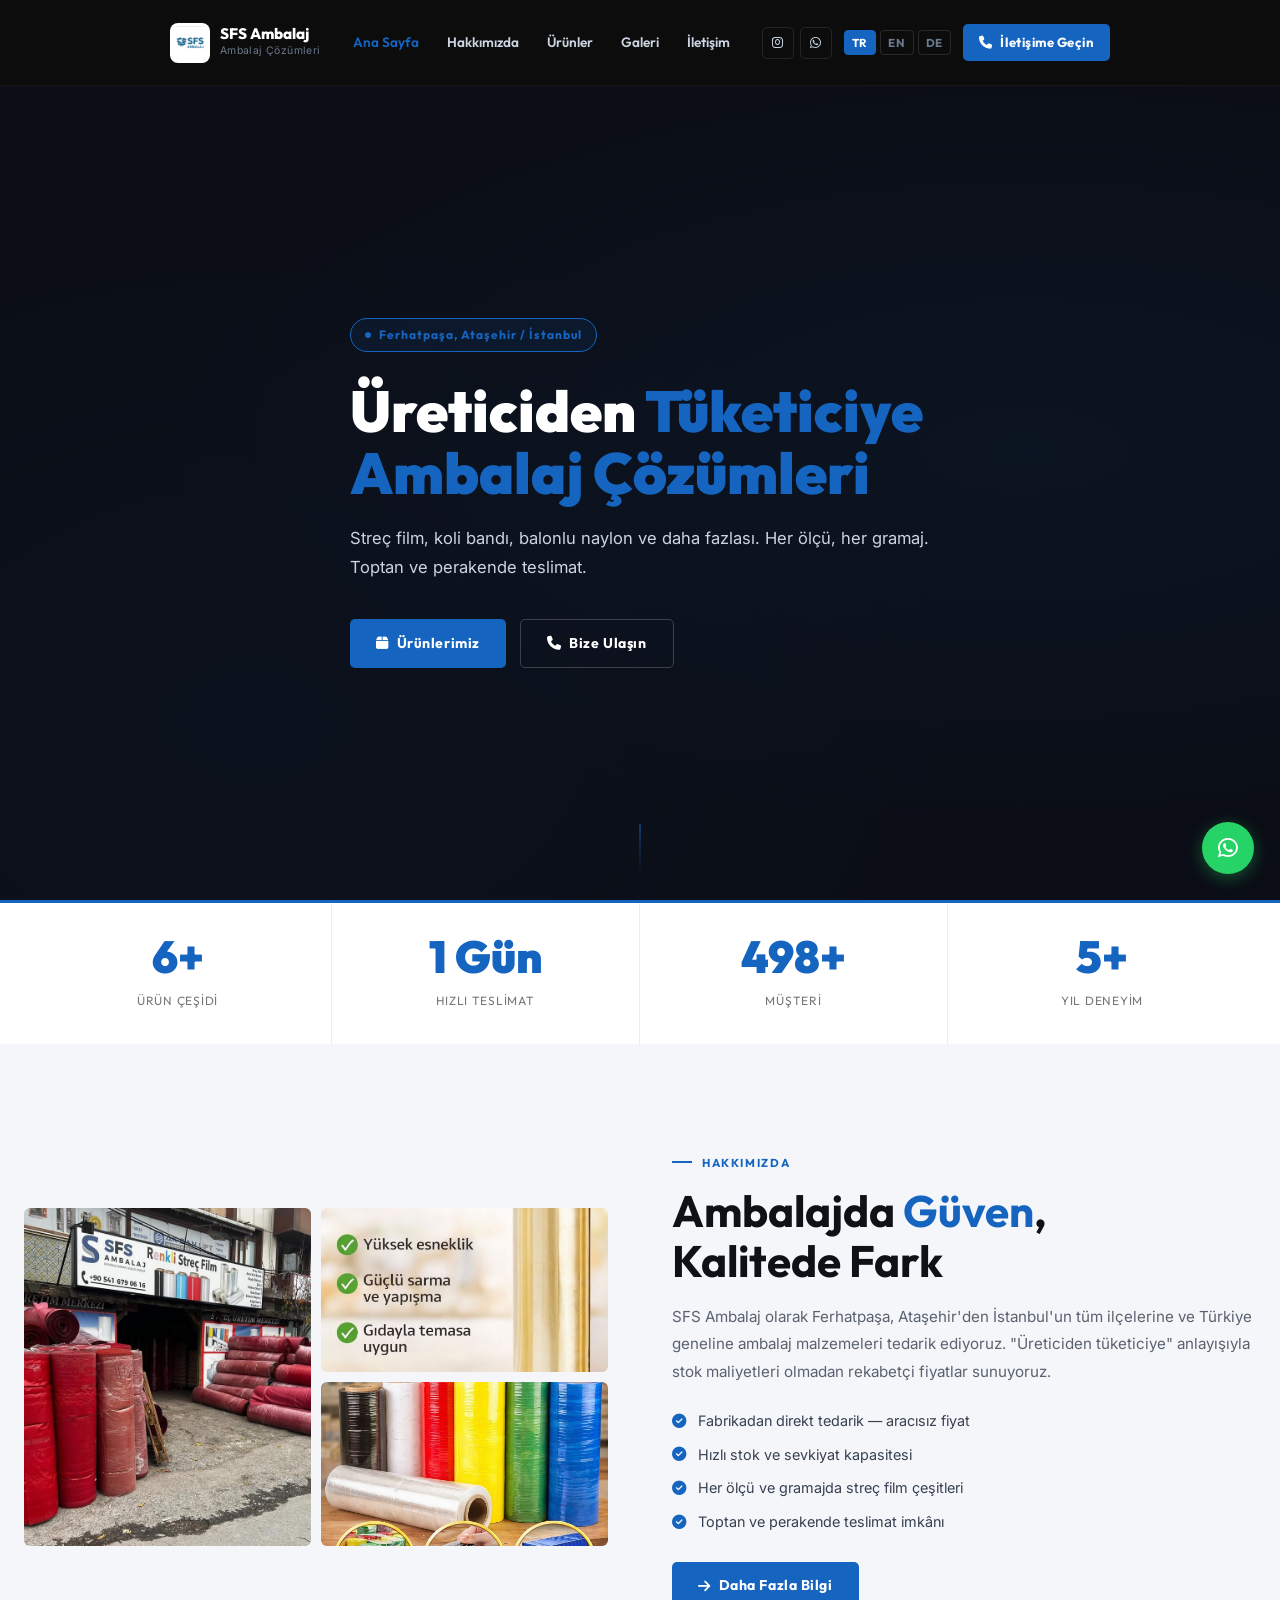
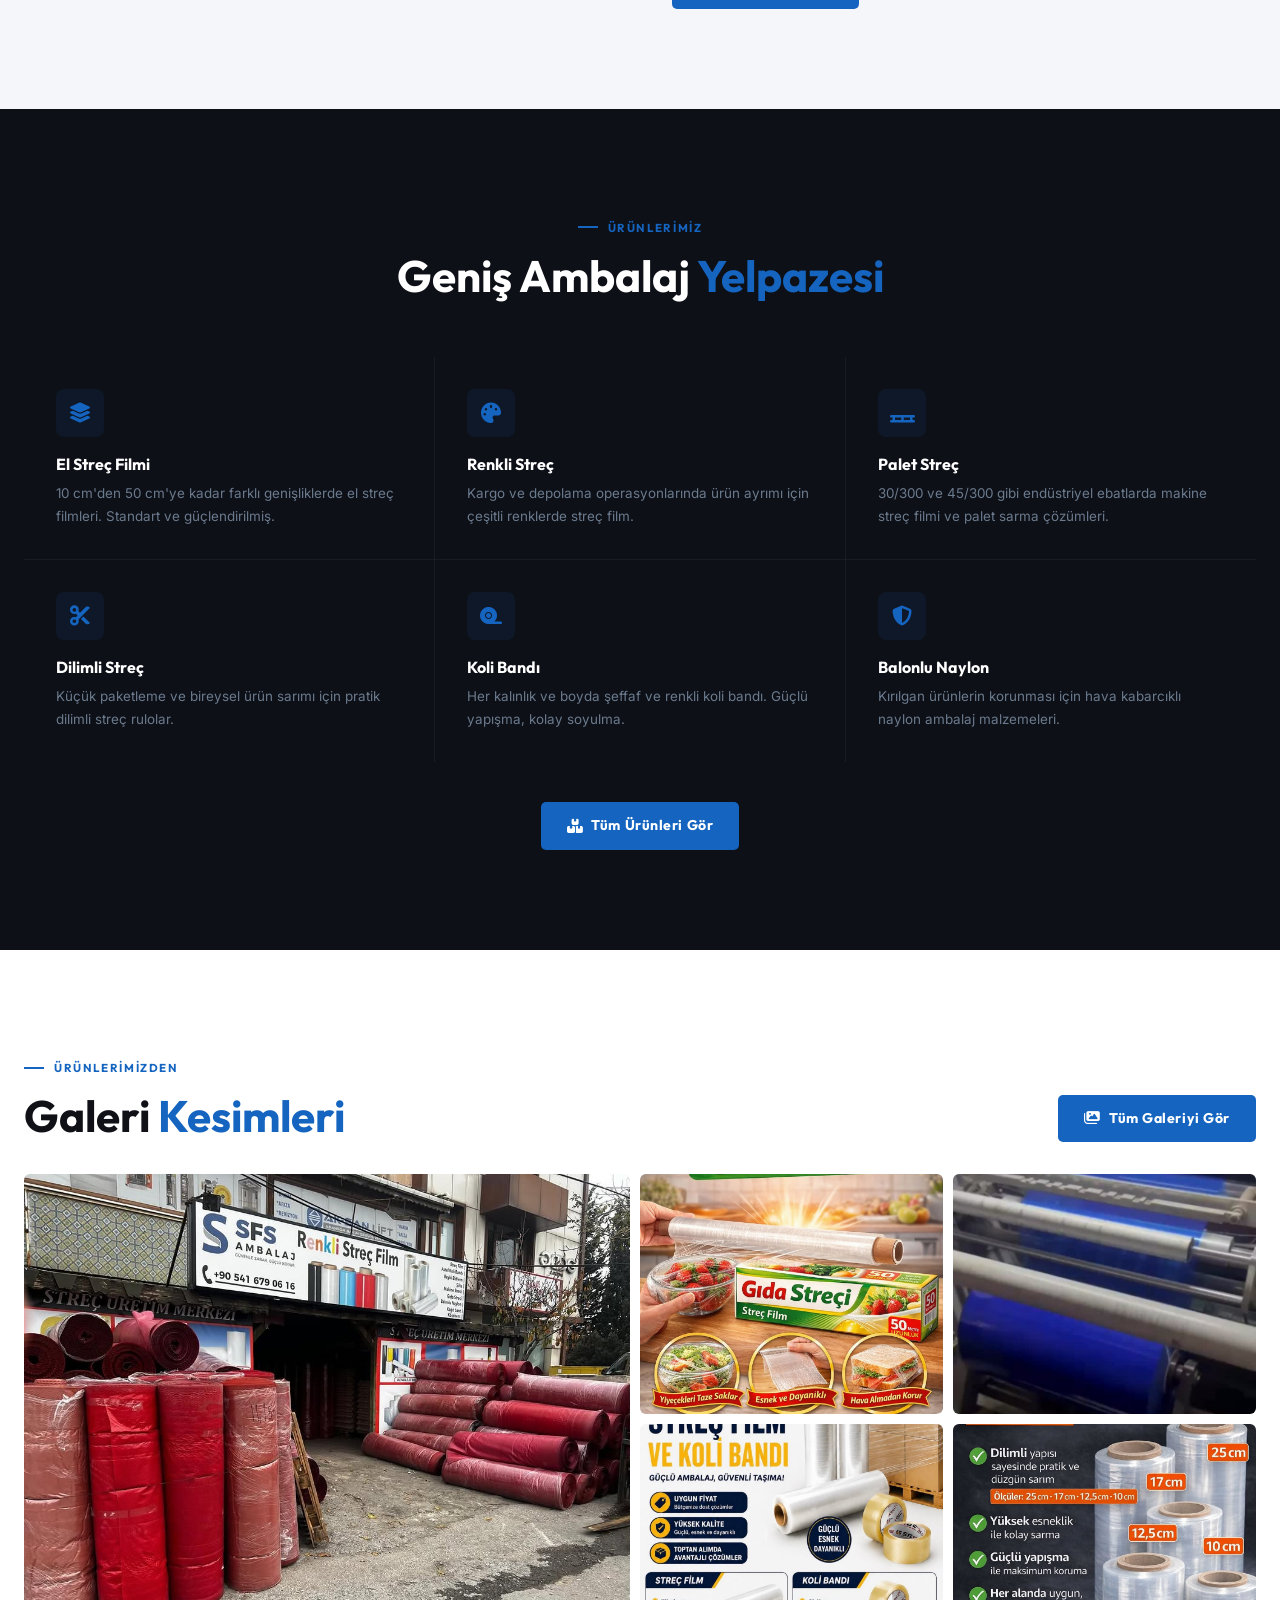
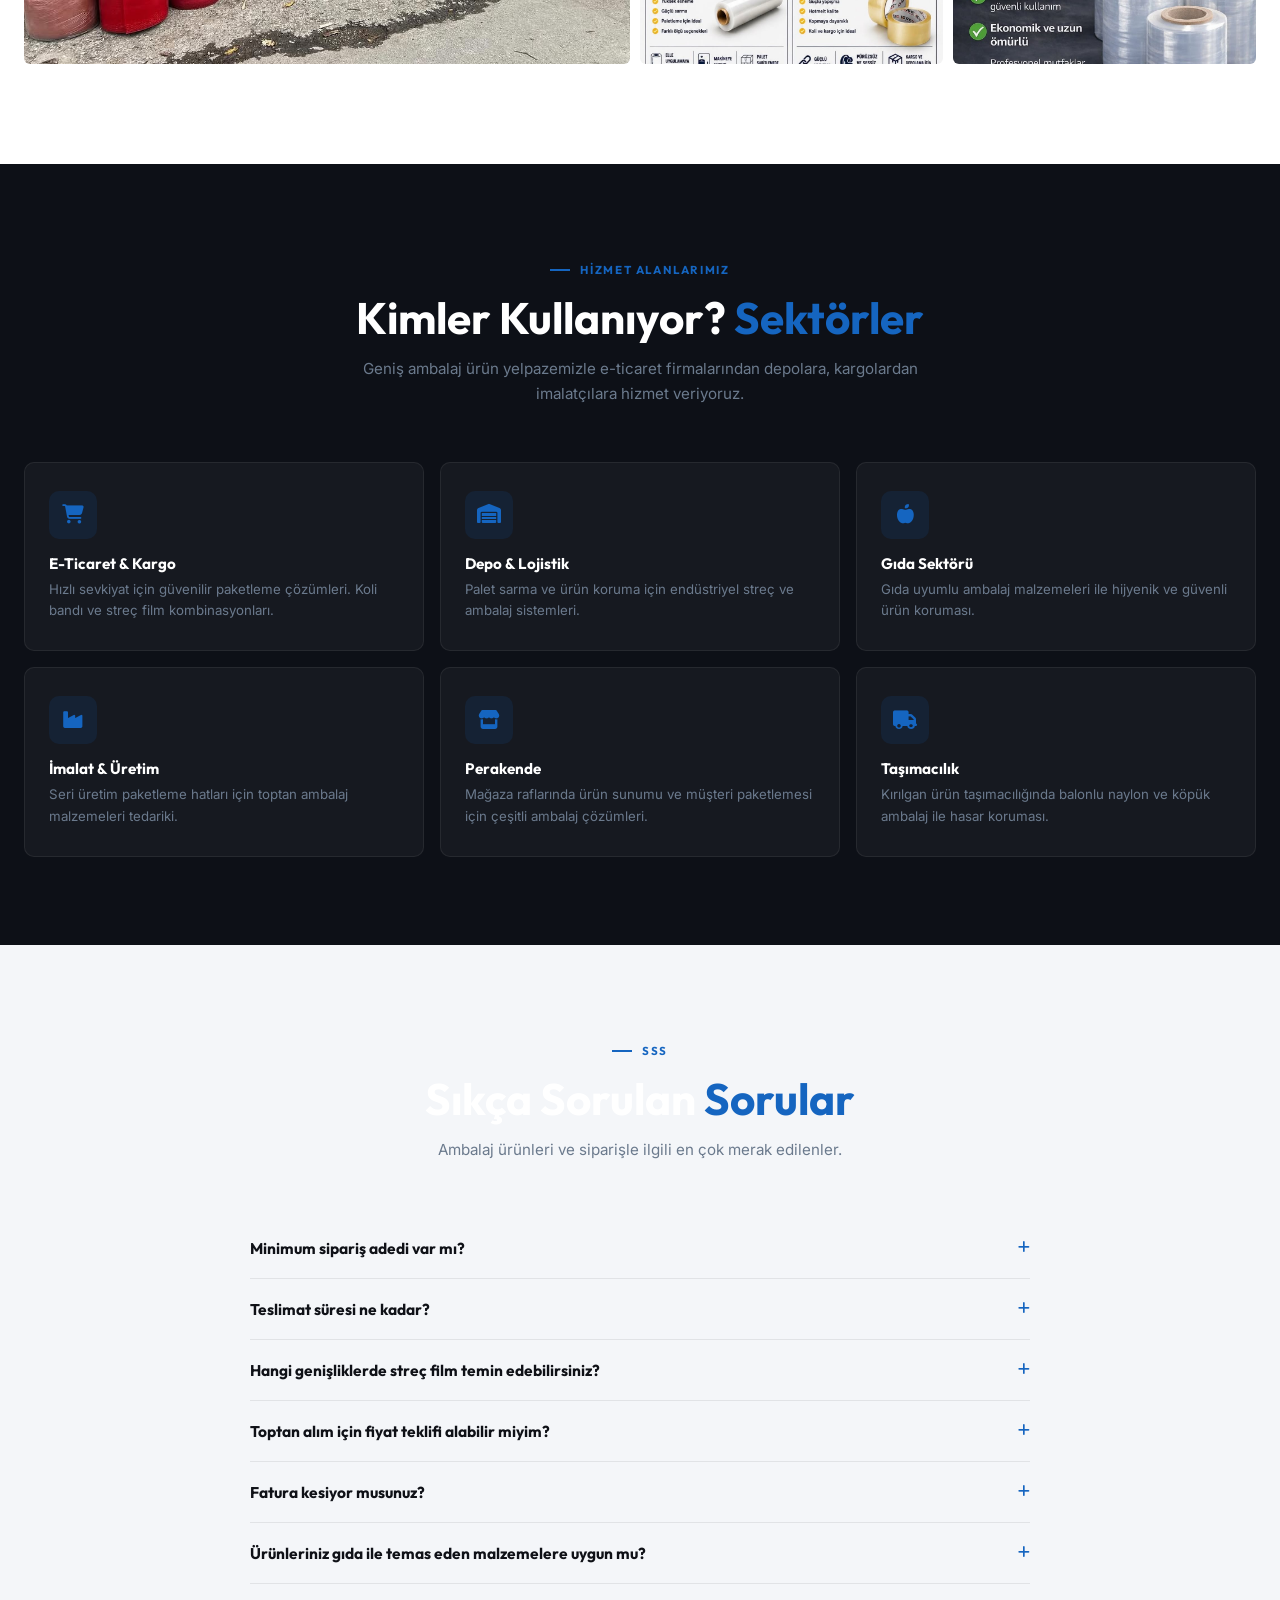
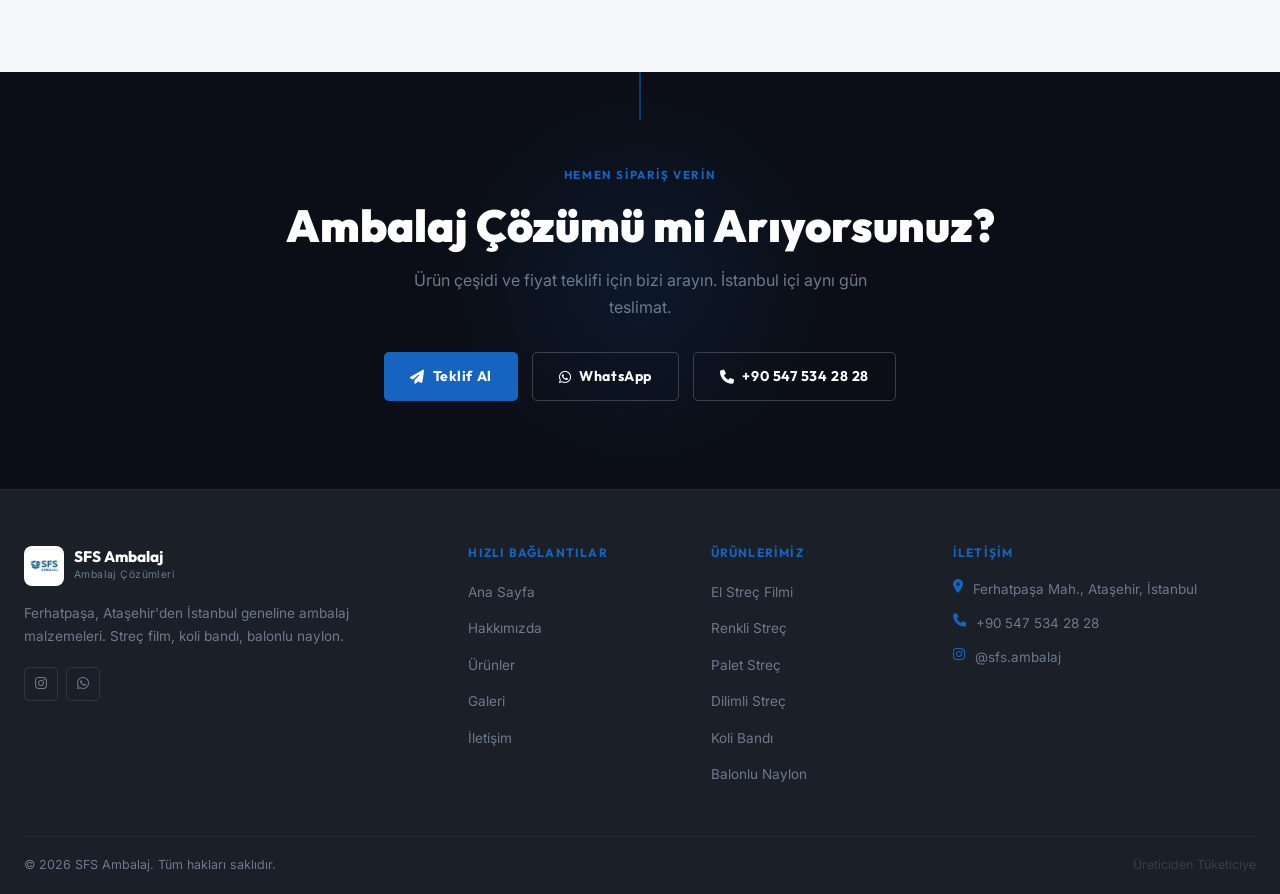
==== commit f535baf7: "fix: commit index.html FOUC fix and correct Google Maps directions URL" ====
--- a/index.html
+++ b/index.html
@@ -37,8 +37,7 @@
   <link rel="preconnect" href="https://fonts.googleapis.com" />
   <link rel="preconnect" href="https://fonts.gstatic.com" crossorigin />
   <link rel="stylesheet" href="https://fonts.googleapis.com/css2?family=Outfit:wght@300;400;500;600;700;800;900&family=Inter:wght@400;500;600&display=swap" />
-  <link rel="preload" href="assets/style.css" as="style" onload="this.onload=null;this.rel='stylesheet'" />
-  <noscript><link rel="stylesheet" href="assets/style.css" /></noscript>
+  <link rel="stylesheet" href="assets/style.css" />
   <link rel="stylesheet"
     href="https://cdnjs.cloudflare.com/ajax/libs/font-awesome/6.5.0/css/all.min.css"
     integrity="sha512-Avb2QiuDEEvB4bZJYdft2mNjVShBftLdPG8FJ0V7irTLQ8Uo0qcPxh4Plq7G5tGm0rU+1SPhVotteLpBERwTkw=="
